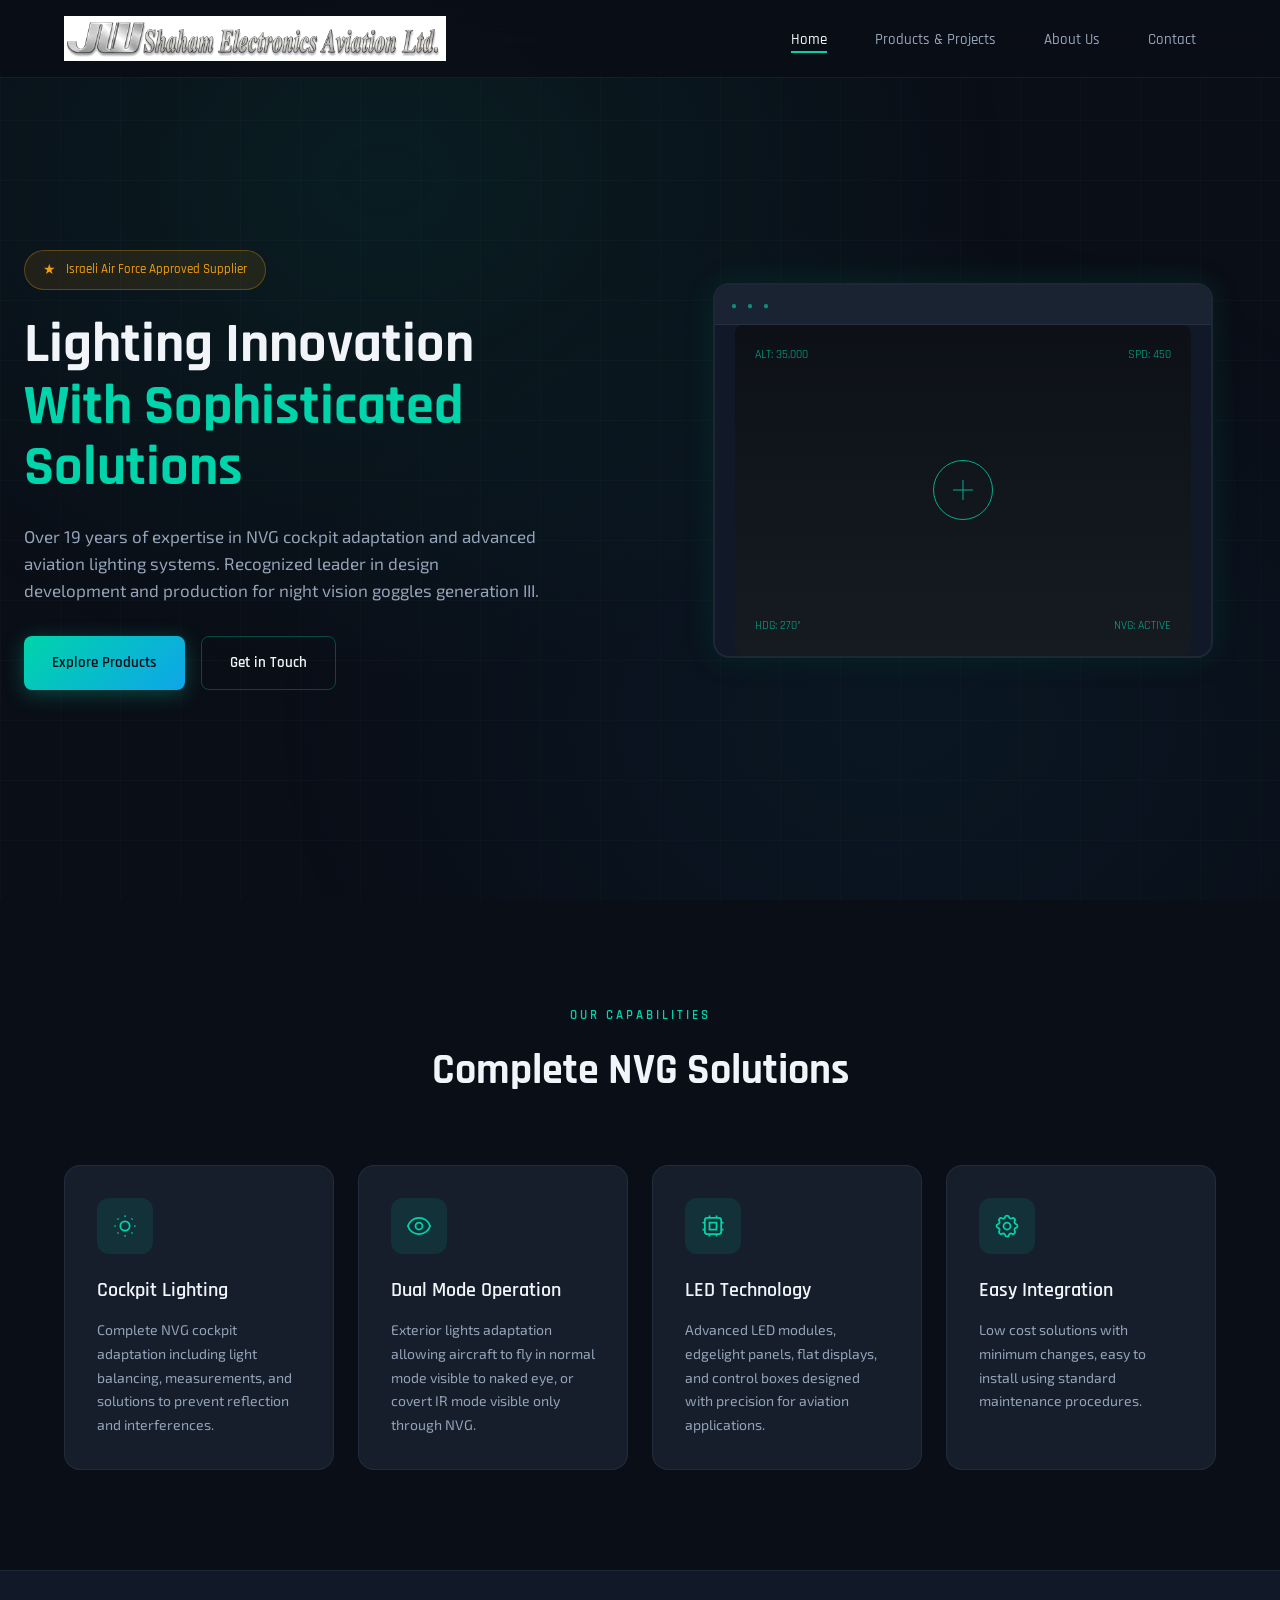
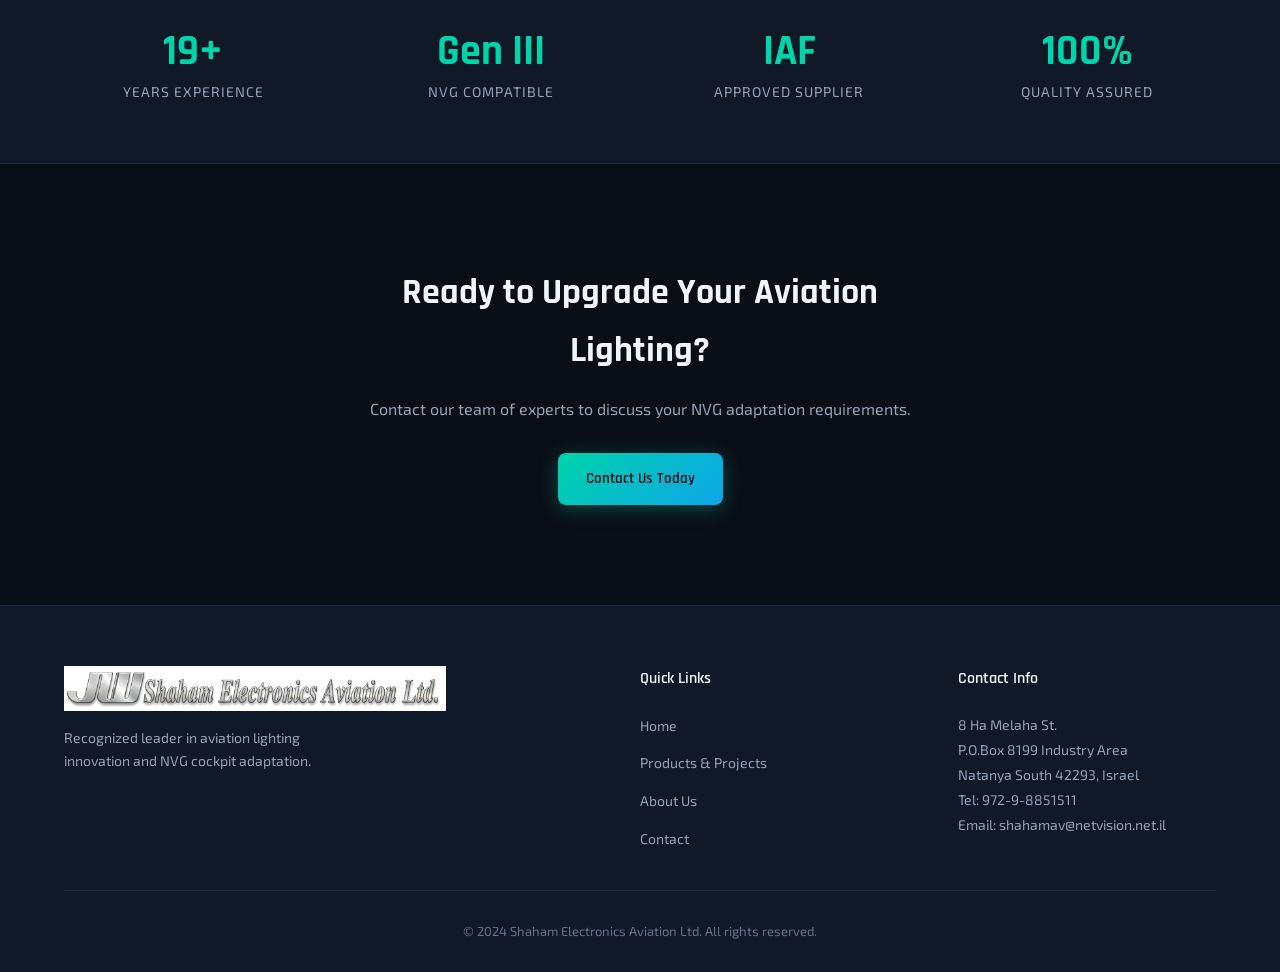
==== index.html @ 0a54d2d4 "Remove admin panel and content-loader" ====
<!DOCTYPE html>
<html lang="en">
<head>
    <meta charset="UTF-8">
    <meta name="viewport" content="width=device-width, initial-scale=1.0">
    <title>Shaham Electronics Aviation Ltd. | Lighting Innovation</title>
    <link rel="stylesheet" href="styles.css">
    <link rel="preconnect" href="https://fonts.googleapis.com">
    <link rel="preconnect" href="https://fonts.gstatic.com" crossorigin>
    <link href="https://fonts.googleapis.com/css2?family=Rajdhani:wght@400;500;600;700&family=Exo+2:wght@300;400;500;600;700&display=swap" rel="stylesheet">
</head>
<body>
    <header class="header">
        <nav class="nav">
            <a href="index.html" class="logo">
                <img src="images/logo.png" alt="Shaham Electronics Aviation Ltd." class="logo-img">
            </a>
            <button class="mobile-menu-btn" aria-label="Toggle menu">
                <span></span>
                <span></span>
                <span></span>
            </button>
            <ul class="nav-links">
                <li><a href="index.html" class="active">Home</a></li>
                <li><a href="products.html">Products & Projects</a></li>
                <li><a href="about.html">About Us</a></li>
                <li><a href="contact.html">Contact</a></li>
            </ul>
        </nav>
    </header>

    <main>
        <section class="hero">
            <div class="hero-overlay"></div>
            <div class="hero-grid"></div>
            <div class="hero-content">
                <div class="hero-badge">
                    <span class="badge-icon">★</span>
                    Israeli Air Force Approved Supplier
                </div>
                <h1 class="hero-title">
                    <span class="title-line">Lighting Innovation</span>
                    <span class="title-line accent">With Sophisticated Solutions</span>
                </h1>
                <p class="hero-description">
                    Over 19 years of expertise in NVG cockpit adaptation and advanced aviation lighting systems. 
                    Recognized leader in design development and production for night vision goggles generation III.
                </p>
                <div class="hero-cta">
                    <a href="products.html" class="btn btn-primary">Explore Products</a>
                    <a href="contact.html" class="btn btn-secondary">Get in Touch</a>
                </div>
            </div>
            <div class="hero-visual">
                <div class="cockpit-frame">
                    <div class="cockpit-screen">
                        <div class="screen-content">
                            <div class="hud-element top-left">ALT: 35,000</div>
                            <div class="hud-element top-right">SPD: 450</div>
                            <div class="hud-element center">
                                <div class="crosshair"></div>
                            </div>
                            <div class="hud-element bottom-left">HDG: 270°</div>
                            <div class="hud-element bottom-right">NVG: ACTIVE</div>
                        </div>
                    </div>
                </div>
            </div>
        </section>

        <section class="features">
            <div class="container">
                <div class="section-header">
                    <span class="section-tag">Our Capabilities</span>
                    <h2 class="section-title">Complete NVG Solutions</h2>
                </div>
                <div class="features-grid">
                    <div class="feature-card">
                        <div class="feature-icon">
                            <svg viewBox="0 0 24 24" fill="none" stroke="currentColor" stroke-width="1.5">
                                <path d="M12 3v1m0 16v1m9-9h-1M4 12H3m15.364 6.364l-.707-.707M6.343 6.343l-.707-.707m12.728 0l-.707.707M6.343 17.657l-.707.707M16 12a4 4 0 11-8 0 4 4 0 018 0z"/>
                            </svg>
                        </div>
                        <h3>Cockpit Lighting</h3>
                        <p>Complete NVG cockpit adaptation including light balancing, measurements, and solutions to prevent reflection and interferences.</p>
                    </div>
                    <div class="feature-card">
                        <div class="feature-icon">
                            <svg viewBox="0 0 24 24" fill="none" stroke="currentColor" stroke-width="1.5">
                                <path d="M15 12a3 3 0 11-6 0 3 3 0 016 0z"/>
                                <path d="M2.458 12C3.732 7.943 7.523 5 12 5c4.478 0 8.268 2.943 9.542 7-1.274 4.057-5.064 7-9.542 7-4.477 0-8.268-2.943-9.542-7z"/>
                            </svg>
                        </div>
                        <h3>Dual Mode Operation</h3>
                        <p>Exterior lights adaptation allowing aircraft to fly in normal mode visible to naked eye, or covert IR mode visible only through NVG.</p>
                    </div>
                    <div class="feature-card">
                        <div class="feature-icon">
                            <svg viewBox="0 0 24 24" fill="none" stroke="currentColor" stroke-width="1.5">
                                <path d="M9 3v2m6-2v2M9 19v2m6-2v2M5 9H3m2 6H3m18-6h-2m2 6h-2M7 19h10a2 2 0 002-2V7a2 2 0 00-2-2H7a2 2 0 00-2 2v10a2 2 0 002 2zM9 9h6v6H9V9z"/>
                            </svg>
                        </div>
                        <h3>LED Technology</h3>
                        <p>Advanced LED modules, edgelight panels, flat displays, and control boxes designed with precision for aviation applications.</p>
                    </div>
                    <div class="feature-card">
                        <div class="feature-icon">
                            <svg viewBox="0 0 24 24" fill="none" stroke="currentColor" stroke-width="1.5">
                                <path d="M10.325 4.317c.426-1.756 2.924-1.756 3.35 0a1.724 1.724 0 002.573 1.066c1.543-.94 3.31.826 2.37 2.37a1.724 1.724 0 001.065 2.572c1.756.426 1.756 2.924 0 3.35a1.724 1.724 0 00-1.066 2.573c.94 1.543-.826 3.31-2.37 2.37a1.724 1.724 0 00-2.572 1.065c-.426 1.756-2.924 1.756-3.35 0a1.724 1.724 0 00-2.573-1.066c-1.543.94-3.31-.826-2.37-2.37a1.724 1.724 0 00-1.065-2.572c-1.756-.426-1.756-2.924 0-3.35a1.724 1.724 0 001.066-2.573c-.94-1.543.826-3.31 2.37-2.37.996.608 2.296.07 2.572-1.065z"/>
                                <path d="M15 12a3 3 0 11-6 0 3 3 0 016 0z"/>
                            </svg>
                        </div>
                        <h3>Easy Integration</h3>
                        <p>Low cost solutions with minimum changes, easy to install using standard maintenance procedures.</p>
                    </div>
                </div>
            </div>
        </section>

        <section class="stats">
            <div class="container">
                <div class="stats-grid">
                    <div class="stat-item">
                        <span class="stat-number">19+</span>
                        <span class="stat-label">Years Experience</span>
                    </div>
                    <div class="stat-item">
                        <span class="stat-number">Gen III</span>
                        <span class="stat-label">NVG Compatible</span>
                    </div>
                    <div class="stat-item">
                        <span class="stat-number">IAF</span>
                        <span class="stat-label">Approved Supplier</span>
                    </div>
                    <div class="stat-item">
                        <span class="stat-number">100%</span>
                        <span class="stat-label">Quality Assured</span>
                    </div>
                </div>
            </div>
        </section>

        <section class="cta-section">
            <div class="container">
                <div class="cta-content">
                    <h2>Ready to Upgrade Your Aviation Lighting?</h2>
                    <p>Contact our team of experts to discuss your NVG adaptation requirements.</p>
                    <a href="contact.html" class="btn btn-primary">Contact Us Today</a>
                </div>
            </div>
        </section>
    </main>

    <footer class="footer">
        <div class="container">
            <div class="footer-grid">
                <div class="footer-brand">
                    <a href="index.html" class="logo">
                        <img src="images/logo.png" alt="Shaham Electronics Aviation Ltd." class="logo-img">
                    </a>
                    <p>Recognized leader in aviation lighting innovation and NVG cockpit adaptation.</p>
                </div>
                <div class="footer-links">
                    <h4>Quick Links</h4>
                    <ul>
                        <li><a href="index.html">Home</a></li>
                        <li><a href="products.html">Products & Projects</a></li>
                        <li><a href="about.html">About Us</a></li>
                        <li><a href="contact.html">Contact</a></li>
                    </ul>
                </div>
                <div class="footer-contact">
                    <h4>Contact Info</h4>
                    <address>
                        <p>8 Ha Melaha St.</p>
                        <p>P.O.Box 8199 Industry Area</p>
                        <p>Natanya South 42293, Israel</p>
                        <p>Tel: 972-9-8851511</p>
                        <p>Email: shahamav@netvision.net.il</p>
                    </address>
                </div>
            </div>
            <div class="footer-bottom">
                <p>&copy; 2024 Shaham Electronics Aviation Ltd. All rights reserved.</p>
            </div>
        </div>
    </footer>

    <script src="script.js"></script>
</body>
</html>
---- styles.css ----
/* ===== CSS Variables ===== */
:root {
    --color-bg-primary: #0a0e17;
    --color-bg-secondary: #111827;
    --color-bg-tertiary: #1a2332;
    --color-bg-card: rgba(26, 35, 50, 0.8);
    
    --color-accent-primary: #00d4aa;
    --color-accent-secondary: #0ea5e9;
    --color-accent-warning: #f59e0b;
    --color-accent-glow: rgba(0, 212, 170, 0.3);
    
    --color-text-primary: #f1f5f9;
    --color-text-secondary: #94a3b8;
    --color-text-muted: #64748b;
    
    --color-border: rgba(148, 163, 184, 0.1);
    --color-border-accent: rgba(0, 212, 170, 0.3);
    
    --font-display: 'Rajdhani', sans-serif;
    --font-body: 'Exo 2', sans-serif;
    
    --transition-fast: 0.15s ease;
    --transition-normal: 0.3s ease;
    --transition-slow: 0.5s ease;
    
    --shadow-glow: 0 0 30px rgba(0, 212, 170, 0.15);
    --shadow-card: 0 4px 24px rgba(0, 0, 0, 0.3);
}

/* ===== Reset & Base ===== */
*, *::before, *::after {
    box-sizing: border-box;
    margin: 0;
    padding: 0;
}

html {
    scroll-behavior: smooth;
}

body {
    font-family: var(--font-body);
    background-color: var(--color-bg-primary);
    color: var(--color-text-primary);
    line-height: 1.6;
    min-height: 100vh;
    overflow-x: hidden;
}

a {
    text-decoration: none;
    color: inherit;
    transition: color var(--transition-fast);
}

ul {
    list-style: none;
}

img {
    max-width: 100%;
    display: block;
}

.container {
    max-width: 1200px;
    margin: 0 auto;
    padding: 0 24px;
}

/* ===== Header & Navigation ===== */
.header {
    position: fixed;
    top: 0;
    left: 0;
    right: 0;
    z-index: 1000;
    background: rgba(10, 14, 23, 0.9);
    backdrop-filter: blur(20px);
    border-bottom: 1px solid var(--color-border);
}

.nav {
    display: flex;
    justify-content: space-between;
    align-items: center;
    max-width: 1200px;
    margin: 0 auto;
    padding: 16px 24px;
}

.logo {
    display: flex;
    align-items: center;
    gap: 12px;
}

.logo-img {
    height: 45px;
    width: auto;
    filter: brightness(1.1);
    transition: filter var(--transition-fast);
}

.logo:hover .logo-img {
    filter: brightness(1.2);
}

/* Fallback text logo styles (kept for footer if needed) */
.logo-icon {
    width: 48px;
    height: 48px;
    background: linear-gradient(135deg, var(--color-accent-primary), var(--color-accent-secondary));
    border-radius: 8px;
    display: flex;
    align-items: center;
    justify-content: center;
    position: relative;
    overflow: hidden;
}

.logo-icon::before {
    content: '';
    position: absolute;
    inset: 2px;
    background: var(--color-bg-primary);
    border-radius: 6px;
}

.logo-text {
    position: relative;
    font-family: var(--font-display);
    font-weight: 700;
    font-size: 18px;
    color: var(--color-accent-primary);
    letter-spacing: 1px;
}

.logo-full {
    display: flex;
    flex-direction: column;
}

.company-name {
    font-family: var(--font-display);
    font-weight: 600;
    font-size: 18px;
    color: var(--color-text-primary);
    line-height: 1.1;
}

.company-subtitle {
    font-family: var(--font-display);
    font-weight: 500;
    font-size: 12px;
    color: var(--color-accent-primary);
    text-transform: uppercase;
    letter-spacing: 2px;
}

.nav-links {
    display: flex;
    gap: 8px;
}

.nav-links a {
    padding: 10px 20px;
    font-family: var(--font-display);
    font-weight: 500;
    font-size: 15px;
    color: var(--color-text-secondary);
    border-radius: 6px;
    transition: all var(--transition-fast);
    position: relative;
}

.nav-links a::after {
    content: '';
    position: absolute;
    bottom: 6px;
    left: 20px;
    right: 20px;
    height: 2px;
    background: var(--color-accent-primary);
    transform: scaleX(0);
    transition: transform var(--transition-fast);
}

.nav-links a:hover,
.nav-links a.active {
    color: var(--color-text-primary);
}

.nav-links a:hover::after,
.nav-links a.active::after {
    transform: scaleX(1);
}

.mobile-menu-btn {
    display: none;
    flex-direction: column;
    gap: 5px;
    background: none;
    border: none;
    cursor: pointer;
    padding: 8px;
}

.mobile-menu-btn span {
    width: 24px;
    height: 2px;
    background: var(--color-text-primary);
    transition: all var(--transition-fast);
}

/* ===== Hero Section ===== */
.hero {
    min-height: 100vh;
    display: grid;
    grid-template-columns: 1fr 1fr;
    align-items: center;
    gap: 60px;
    padding: 120px 24px 80px;
    max-width: 1400px;
    margin: 0 auto;
    position: relative;
}

.hero-overlay {
    position: fixed;
    inset: 0;
    background: radial-gradient(ellipse at 30% 20%, rgba(0, 212, 170, 0.08) 0%, transparent 50%),
                radial-gradient(ellipse at 70% 80%, rgba(14, 165, 233, 0.06) 0%, transparent 50%);
    pointer-events: none;
    z-index: -1;
}

.hero-grid {
    position: fixed;
    inset: 0;
    background-image: 
        linear-gradient(rgba(148, 163, 184, 0.03) 1px, transparent 1px),
        linear-gradient(90deg, rgba(148, 163, 184, 0.03) 1px, transparent 1px);
    background-size: 60px 60px;
    pointer-events: none;
    z-index: -1;
}

.hero-content {
    z-index: 1;
}

.hero-badge {
    display: inline-flex;
    align-items: center;
    gap: 10px;
    padding: 8px 18px;
    background: rgba(245, 158, 11, 0.1);
    border: 1px solid rgba(245, 158, 11, 0.3);
    border-radius: 50px;
    font-family: var(--font-display);
    font-weight: 500;
    font-size: 13px;
    color: var(--color-accent-warning);
    margin-bottom: 24px;
    animation: fadeInUp 0.6s ease backwards;
}

.badge-icon {
    font-size: 14px;
}

.hero-title {
    margin-bottom: 24px;
}

.title-line {
    display: block;
    font-family: var(--font-display);
    font-weight: 700;
    font-size: clamp(36px, 5vw, 56px);
    line-height: 1.1;
    animation: fadeInUp 0.6s ease backwards;
}

.title-line:nth-child(1) {
    animation-delay: 0.1s;
}

.title-line.accent {
    color: var(--color-accent-primary);
    animation-delay: 0.2s;
}

.hero-description {
    font-size: 17px;
    color: var(--color-text-secondary);
    max-width: 520px;
    margin-bottom: 32px;
    animation: fadeInUp 0.6s ease 0.3s backwards;
}

.hero-cta {
    display: flex;
    gap: 16px;
    animation: fadeInUp 0.6s ease 0.4s backwards;
}

/* ===== Buttons ===== */
.btn {
    display: inline-flex;
    align-items: center;
    justify-content: center;
    padding: 14px 28px;
    font-family: var(--font-display);
    font-weight: 600;
    font-size: 15px;
    border-radius: 8px;
    transition: all var(--transition-fast);
    cursor: pointer;
    border: none;
}

.btn-primary {
    background: linear-gradient(135deg, var(--color-accent-primary), var(--color-accent-secondary));
    color: var(--color-bg-primary);
    box-shadow: 0 4px 20px rgba(0, 212, 170, 0.3);
}

.btn-primary:hover {
    transform: translateY(-2px);
    box-shadow: 0 6px 30px rgba(0, 212, 170, 0.4);
}

.btn-secondary {
    background: transparent;
    color: var(--color-text-primary);
    border: 1px solid var(--color-border-accent);
}

.btn-secondary:hover {
    background: rgba(0, 212, 170, 0.1);
    border-color: var(--color-accent-primary);
}

/* ===== Hero Visual ===== */
.hero-visual {
    display: flex;
    justify-content: center;
    align-items: center;
    animation: fadeIn 1s ease 0.5s backwards;
}

.cockpit-frame {
    width: 100%;
    max-width: 500px;
    aspect-ratio: 4/3;
    background: var(--color-bg-secondary);
    border-radius: 16px;
    border: 2px solid var(--color-border);
    padding: 20px;
    position: relative;
    overflow: hidden;
    box-shadow: var(--shadow-card), var(--shadow-glow);
}

.cockpit-frame::before {
    content: '';
    position: absolute;
    top: 0;
    left: 0;
    right: 0;
    height: 40px;
    background: var(--color-bg-tertiary);
    border-bottom: 1px solid var(--color-border);
}

.cockpit-frame::after {
    content: '● ● ●';
    position: absolute;
    top: 12px;
    left: 16px;
    font-size: 10px;
    letter-spacing: 4px;
    color: var(--color-accent-primary);
    opacity: 0.6;
}

.cockpit-screen {
    width: 100%;
    height: 100%;
    background: linear-gradient(180deg, #0d1117 0%, #161b22 100%);
    border-radius: 8px;
    margin-top: 20px;
    position: relative;
    overflow: hidden;
}

.screen-content {
    position: absolute;
    inset: 0;
    display: grid;
    grid-template-columns: 1fr 1fr;
    grid-template-rows: 1fr 1fr;
    padding: 20px;
}

.hud-element {
    font-family: var(--font-display);
    font-size: 12px;
    color: var(--color-accent-primary);
    opacity: 0.8;
    animation: hudFlicker 3s ease infinite;
}

.hud-element.top-left {
    align-self: start;
    justify-self: start;
}

.hud-element.top-right {
    align-self: start;
    justify-self: end;
}

.hud-element.bottom-left {
    align-self: end;
    justify-self: start;
}

.hud-element.bottom-right {
    align-self: end;
    justify-self: end;
}

.hud-element.center {
    position: absolute;
    top: 50%;
    left: 50%;
    transform: translate(-50%, -50%);
}

.crosshair {
    width: 60px;
    height: 60px;
    border: 1px solid var(--color-accent-primary);
    border-radius: 50%;
    position: relative;
}

.crosshair::before,
.crosshair::after {
    content: '';
    position: absolute;
    background: var(--color-accent-primary);
}

.crosshair::before {
    width: 20px;
    height: 1px;
    top: 50%;
    left: 50%;
    transform: translate(-50%, -50%);
}

.crosshair::after {
    width: 1px;
    height: 20px;
    top: 50%;
    left: 50%;
    transform: translate(-50%, -50%);
}

/* ===== Features Section ===== */
.features {
    padding: 100px 0;
    position: relative;
}

.section-header {
    text-align: center;
    margin-bottom: 60px;
}

.section-tag {
    display: inline-block;
    font-family: var(--font-display);
    font-size: 13px;
    font-weight: 600;
    color: var(--color-accent-primary);
    text-transform: uppercase;
    letter-spacing: 3px;
    margin-bottom: 12px;
}

.section-title {
    font-family: var(--font-display);
    font-size: clamp(28px, 4vw, 42px);
    font-weight: 700;
    color: var(--color-text-primary);
}

.features-grid {
    display: grid;
    grid-template-columns: repeat(auto-fit, minmax(260px, 1fr));
    gap: 24px;
}

.feature-card {
    background: var(--color-bg-card);
    border: 1px solid var(--color-border);
    border-radius: 16px;
    padding: 32px;
    transition: all var(--transition-normal);
    position: relative;
    overflow: hidden;
}

.feature-card::before {
    content: '';
    position: absolute;
    top: 0;
    left: 0;
    right: 0;
    height: 3px;
    background: linear-gradient(90deg, var(--color-accent-primary), var(--color-accent-secondary));
    transform: scaleX(0);
    transition: transform var(--transition-normal);
}

.feature-card:hover {
    transform: translateY(-4px);
    border-color: var(--color-border-accent);
    box-shadow: var(--shadow-glow);
}

.feature-card:hover::before {
    transform: scaleX(1);
}

.feature-icon {
    width: 56px;
    height: 56px;
    background: rgba(0, 212, 170, 0.1);
    border-radius: 12px;
    display: flex;
    align-items: center;
    justify-content: center;
    margin-bottom: 20px;
}

.feature-icon svg {
    width: 28px;
    height: 28px;
    color: var(--color-accent-primary);
}

.feature-card h3 {
    font-family: var(--font-display);
    font-size: 20px;
    font-weight: 600;
    margin-bottom: 12px;
}

.feature-card p {
    font-size: 14px;
    color: var(--color-text-secondary);
    line-height: 1.7;
}

/* ===== Stats Section ===== */
.stats {
    padding: 60px 0;
    background: var(--color-bg-secondary);
    border-top: 1px solid var(--color-border);
    border-bottom: 1px solid var(--color-border);
}

.stats-grid {
    display: grid;
    grid-template-columns: repeat(4, 1fr);
    gap: 40px;
    text-align: center;
}

.stat-item {
    display: flex;
    flex-direction: column;
    gap: 8px;
}

.stat-number {
    font-family: var(--font-display);
    font-size: 42px;
    font-weight: 700;
    color: var(--color-accent-primary);
    line-height: 1;
}

.stat-label {
    font-size: 14px;
    color: var(--color-text-secondary);
    text-transform: uppercase;
    letter-spacing: 1px;
}

/* ===== CTA Section ===== */
.cta-section {
    padding: 100px 0;
    text-align: center;
}

.cta-content {
    max-width: 600px;
    margin: 0 auto;
}

.cta-content h2 {
    font-family: var(--font-display);
    font-size: clamp(24px, 3vw, 36px);
    font-weight: 700;
    margin-bottom: 16px;
}

.cta-content p {
    color: var(--color-text-secondary);
    margin-bottom: 32px;
}

/* ===== Footer ===== */
.footer {
    background: var(--color-bg-secondary);
    border-top: 1px solid var(--color-border);
    padding: 60px 0 30px;
}

.footer-grid {
    display: grid;
    grid-template-columns: 2fr 1fr 1fr;
    gap: 60px;
    margin-bottom: 40px;
}

.footer-brand p {
    color: var(--color-text-secondary);
    font-size: 14px;
    margin-top: 16px;
    max-width: 300px;
}

.footer-links h4,
.footer-contact h4 {
    font-family: var(--font-display);
    font-size: 16px;
    font-weight: 600;
    margin-bottom: 20px;
    color: var(--color-text-primary);
}

.footer-links ul {
    display: flex;
    flex-direction: column;
    gap: 12px;
}

.footer-links a {
    color: var(--color-text-secondary);
    font-size: 14px;
    transition: color var(--transition-fast);
}

.footer-links a:hover {
    color: var(--color-accent-primary);
}

.footer-contact address {
    font-style: normal;
    font-size: 14px;
    color: var(--color-text-secondary);
    line-height: 1.8;
}

.footer-bottom {
    border-top: 1px solid var(--color-border);
    padding-top: 30px;
    text-align: center;
    font-size: 13px;
    color: var(--color-text-muted);
}

/* ===== Animations ===== */
@keyframes fadeInUp {
    from {
        opacity: 0;
        transform: translateY(20px);
    }
    to {
        opacity: 1;
        transform: translateY(0);
    }
}

@keyframes fadeIn {
    from {
        opacity: 0;
    }
    to {
        opacity: 1;
    }
}

@keyframes hudFlicker {
    0%, 100% {
        opacity: 0.8;
    }
    50% {
        opacity: 0.6;
    }
}

/* ===== Page Header (for inner pages) ===== */
.page-header {
    padding: 140px 0 60px;
    text-align: center;
    background: var(--color-bg-secondary);
    border-bottom: 1px solid var(--color-border);
    position: relative;
}

.page-header::before {
    content: '';
    position: absolute;
    inset: 0;
    background: radial-gradient(ellipse at center top, rgba(0, 212, 170, 0.08) 0%, transparent 60%);
    pointer-events: none;
}

.page-header h1 {
    font-family: var(--font-display);
    font-size: clamp(32px, 5vw, 48px);
    font-weight: 700;
    margin-bottom: 12px;
}

.page-header p {
    color: var(--color-text-secondary);
    font-size: 18px;
}

/* ===== Products Page ===== */
.products-section {
    padding: 80px 0;
}

.products-category {
    margin-bottom: 80px;
}

.products-category:last-child {
    margin-bottom: 0;
}

.category-header {
    margin-bottom: 40px;
}

.category-header h2 {
    font-family: var(--font-display);
    font-size: 28px;
    font-weight: 600;
    color: var(--color-text-primary);
    position: relative;
    display: inline-block;
}

.category-header h2::after {
    content: '';
    position: absolute;
    bottom: -8px;
    left: 0;
    width: 60px;
    height: 3px;
    background: var(--color-accent-primary);
}

.products-grid {
    display: grid;
    grid-template-columns: repeat(auto-fit, minmax(300px, 1fr));
    gap: 30px;
}

.product-card {
    background: var(--color-bg-card);
    border: 1px solid var(--color-border);
    border-radius: 16px;
    overflow: hidden;
    transition: all var(--transition-normal);
}

.product-card:hover {
    transform: translateY(-4px);
    border-color: var(--color-border-accent);
    box-shadow: var(--shadow-glow);
}

.product-image {
    height: 200px;
    background: linear-gradient(135deg, var(--color-bg-tertiary), var(--color-bg-secondary));
    display: flex;
    align-items: center;
    justify-content: center;
    position: relative;
    overflow: hidden;
}

.product-image::before {
    content: '';
    position: absolute;
    inset: 0;
    background: linear-gradient(45deg, transparent 40%, rgba(0, 212, 170, 0.1) 50%, transparent 60%);
    animation: shimmer 3s infinite;
}

@keyframes shimmer {
    0% {
        transform: translateX(-100%);
    }
    100% {
        transform: translateX(100%);
    }
}

.product-image svg {
    width: 80px;
    height: 80px;
    color: var(--color-accent-primary);
    opacity: 0.5;
}

.product-content {
    padding: 24px;
}

.product-content h3 {
    font-family: var(--font-display);
    font-size: 20px;
    font-weight: 600;
    margin-bottom: 12px;
}

.product-content p {
    font-size: 14px;
    color: var(--color-text-secondary);
    line-height: 1.7;
}

/* ===== About Page ===== */
.about-section {
    padding: 80px 0;
}

.about-content {
    display: grid;
    grid-template-columns: 1fr 1fr;
    gap: 60px;
    align-items: center;
    margin-bottom: 80px;
}

.about-content.reverse {
    direction: rtl;
}

.about-content.reverse > * {
    direction: ltr;
}

.about-text h2 {
    font-family: var(--font-display);
    font-size: 32px;
    font-weight: 600;
    margin-bottom: 20px;
}

.about-text p {
    color: var(--color-text-secondary);
    margin-bottom: 16px;
    line-height: 1.8;
}

.about-visual {
    background: var(--color-bg-card);
    border: 1px solid var(--color-border);
    border-radius: 16px;
    padding: 40px;
    display: flex;
    align-items: center;
    justify-content: center;
    min-height: 300px;
}

.about-visual svg {
    width: 150px;
    height: 150px;
    color: var(--color-accent-primary);
    opacity: 0.6;
}

.values-grid {
    display: grid;
    grid-template-columns: repeat(3, 1fr);
    gap: 30px;
    margin-top: 60px;
}

.value-card {
    text-align: center;
    padding: 40px 30px;
    background: var(--color-bg-card);
    border: 1px solid var(--color-border);
    border-radius: 16px;
    transition: all var(--transition-normal);
}

.value-card:hover {
    border-color: var(--color-border-accent);
    transform: translateY(-4px);
}

.value-icon {
    width: 64px;
    height: 64px;
    background: rgba(0, 212, 170, 0.1);
    border-radius: 50%;
    display: flex;
    align-items: center;
    justify-content: center;
    margin: 0 auto 20px;
}

.value-icon svg {
    width: 32px;
    height: 32px;
    color: var(--color-accent-primary);
}

.value-card h3 {
    font-family: var(--font-display);
    font-size: 20px;
    font-weight: 600;
    margin-bottom: 12px;
}

.value-card p {
    font-size: 14px;
    color: var(--color-text-secondary);
}

/* ===== Contact Page ===== */
.contact-section {
    padding: 80px 0;
}

.contact-grid {
    display: grid;
    grid-template-columns: 1fr 1fr;
    gap: 60px;
}

.contact-info h2 {
    font-family: var(--font-display);
    font-size: 28px;
    font-weight: 600;
    margin-bottom: 20px;
}

.contact-info > p {
    color: var(--color-text-secondary);
    margin-bottom: 40px;
}

.contact-details {
    display: flex;
    flex-direction: column;
    gap: 24px;
}

.contact-item {
    display: flex;
    gap: 16px;
    align-items: flex-start;
}

.contact-icon {
    width: 48px;
    height: 48px;
    background: rgba(0, 212, 170, 0.1);
    border-radius: 12px;
    display: flex;
    align-items: center;
    justify-content: center;
    flex-shrink: 0;
}

.contact-icon svg {
    width: 24px;
    height: 24px;
    color: var(--color-accent-primary);
}

.contact-item h4 {
    font-family: var(--font-display);
    font-size: 16px;
    font-weight: 600;
    margin-bottom: 4px;
}

.contact-item p {
    font-size: 14px;
    color: var(--color-text-secondary);
    line-height: 1.6;
}

.contact-form-wrapper {
    background: var(--color-bg-card);
    border: 1px solid var(--color-border);
    border-radius: 16px;
    padding: 40px;
}

.contact-form-wrapper h3 {
    font-family: var(--font-display);
    font-size: 24px;
    font-weight: 600;
    margin-bottom: 24px;
}

.contact-form {
    display: flex;
    flex-direction: column;
    gap: 20px;
}

.form-group {
    display: flex;
    flex-direction: column;
    gap: 8px;
}

.form-group label {
    font-family: var(--font-display);
    font-size: 14px;
    font-weight: 500;
    color: var(--color-text-secondary);
}

.form-group input,
.form-group textarea {
    background: var(--color-bg-primary);
    border: 1px solid var(--color-border);
    border-radius: 8px;
    padding: 14px 16px;
    font-family: var(--font-body);
    font-size: 15px;
    color: var(--color-text-primary);
    transition: border-color var(--transition-fast);
}

.form-group input:focus,
.form-group textarea:focus {
    outline: none;
    border-color: var(--color-accent-primary);
}

.form-group textarea {
    min-height: 120px;
    resize: vertical;
}

.form-group input::placeholder,
.form-group textarea::placeholder {
    color: var(--color-text-muted);
}

/* ===== Responsive Design ===== */
@media (max-width: 1024px) {
    .hero {
        grid-template-columns: 1fr;
        text-align: center;
        gap: 40px;
    }
    
    .hero-description {
        margin: 0 auto 32px;
    }
    
    .hero-cta {
        justify-content: center;
    }
    
    .hero-visual {
        order: -1;
    }
    
    .cockpit-frame {
        max-width: 400px;
    }
    
    .stats-grid {
        grid-template-columns: repeat(2, 1fr);
    }
    
    .footer-grid {
        grid-template-columns: 1fr 1fr;
    }
    
    .footer-brand {
        grid-column: span 2;
    }
    
    .about-content {
        grid-template-columns: 1fr;
    }
    
    .about-content.reverse {
        direction: ltr;
    }
    
    .contact-grid {
        grid-template-columns: 1fr;
    }
    
    .values-grid {
        grid-template-columns: 1fr;
    }
}

@media (max-width: 768px) {
    .nav-links {
        position: fixed;
        top: 80px;
        left: 0;
        right: 0;
        background: var(--color-bg-secondary);
        flex-direction: column;
        padding: 20px;
        border-bottom: 1px solid var(--color-border);
        transform: translateY(-100%);
        opacity: 0;
        visibility: hidden;
        transition: all var(--transition-normal);
    }
    
    .nav-links.active {
        transform: translateY(0);
        opacity: 1;
        visibility: visible;
    }
    
    .mobile-menu-btn {
        display: flex;
    }
    
    .hero-cta {
        flex-direction: column;
    }
    
    .btn {
        width: 100%;
    }
    
    .stats-grid {
        grid-template-columns: 1fr;
        gap: 30px;
    }
    
    .footer-grid {
        grid-template-columns: 1fr;
        gap: 40px;
    }
    
    .footer-brand {
        grid-column: auto;
    }
}
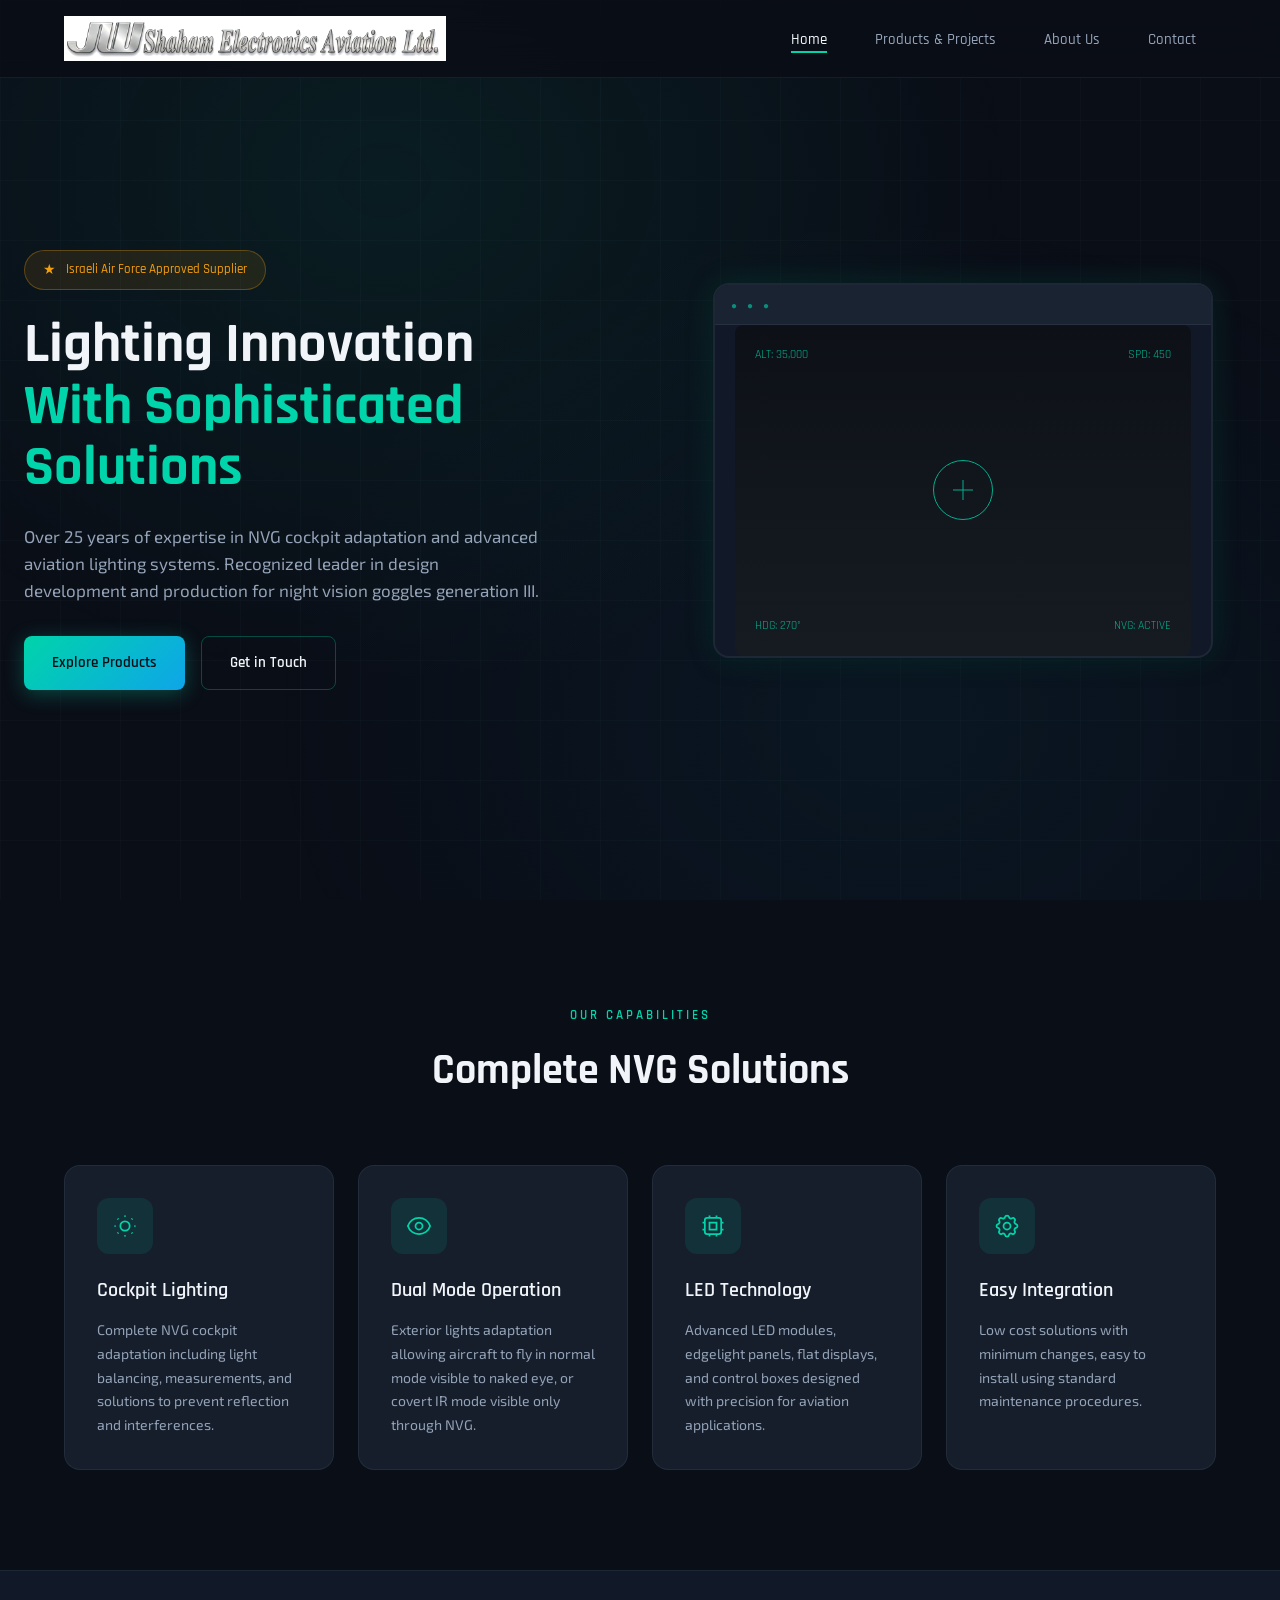
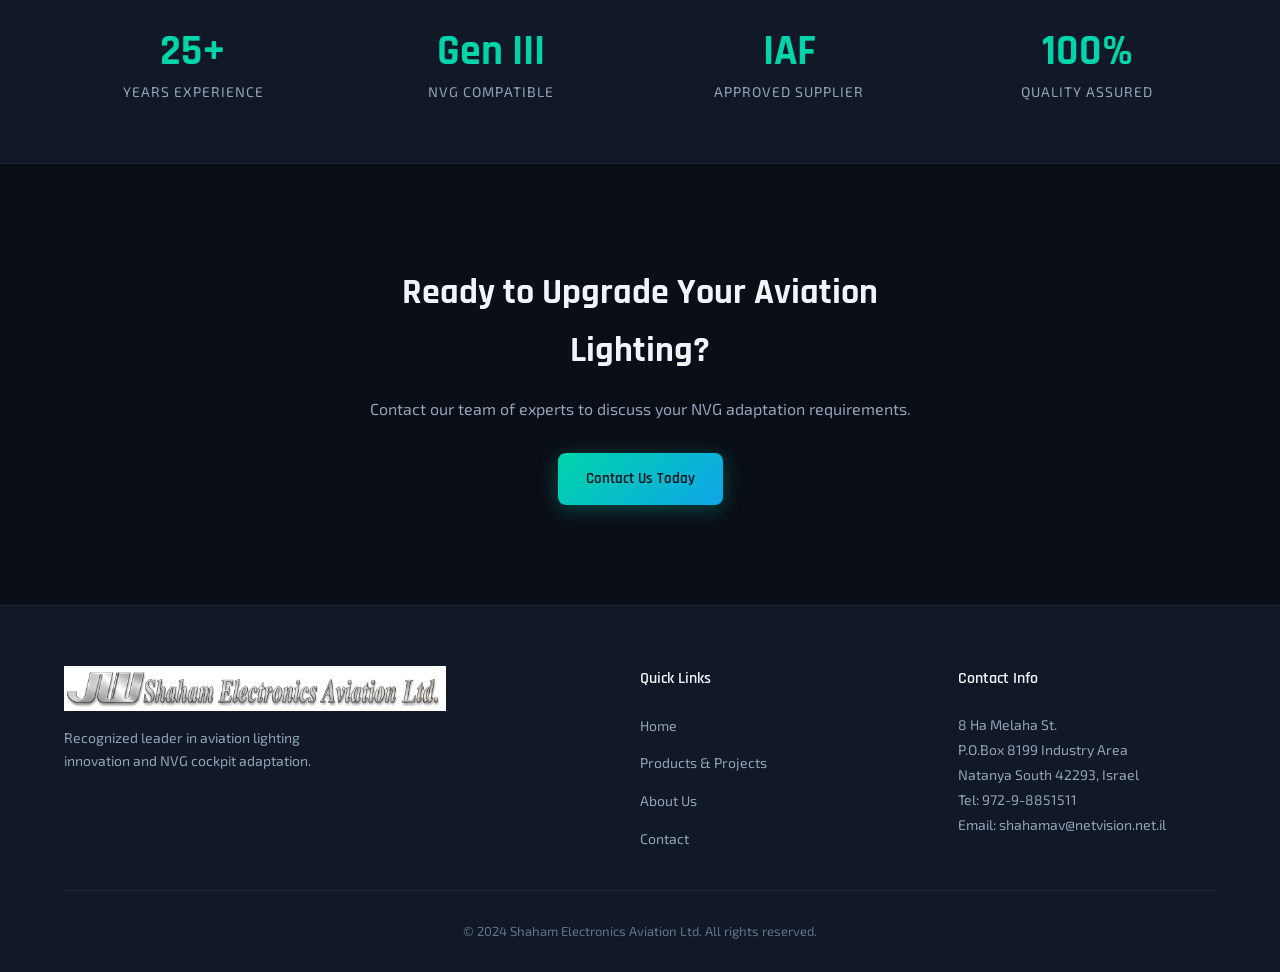
==== commit 32677774: "Update years of experience from 19 to 25" ====
--- a/index.html
+++ b/index.html
@@ -43,7 +43,7 @@
                     <span class="title-line accent">With Sophisticated Solutions</span>
                 </h1>
                 <p class="hero-description">
-                    Over 19 years of expertise in NVG cockpit adaptation and advanced aviation lighting systems. 
+                    Over 25 years of expertise in NVG cockpit adaptation and advanced aviation lighting systems. 
                     Recognized leader in design development and production for night vision goggles generation III.
                 </p>
                 <div class="hero-cta">
@@ -121,7 +121,7 @@
             <div class="container">
                 <div class="stats-grid">
                     <div class="stat-item">
-                        <span class="stat-number">19+</span>
+                        <span class="stat-number">25+</span>
                         <span class="stat-label">Years Experience</span>
                     </div>
                     <div class="stat-item">
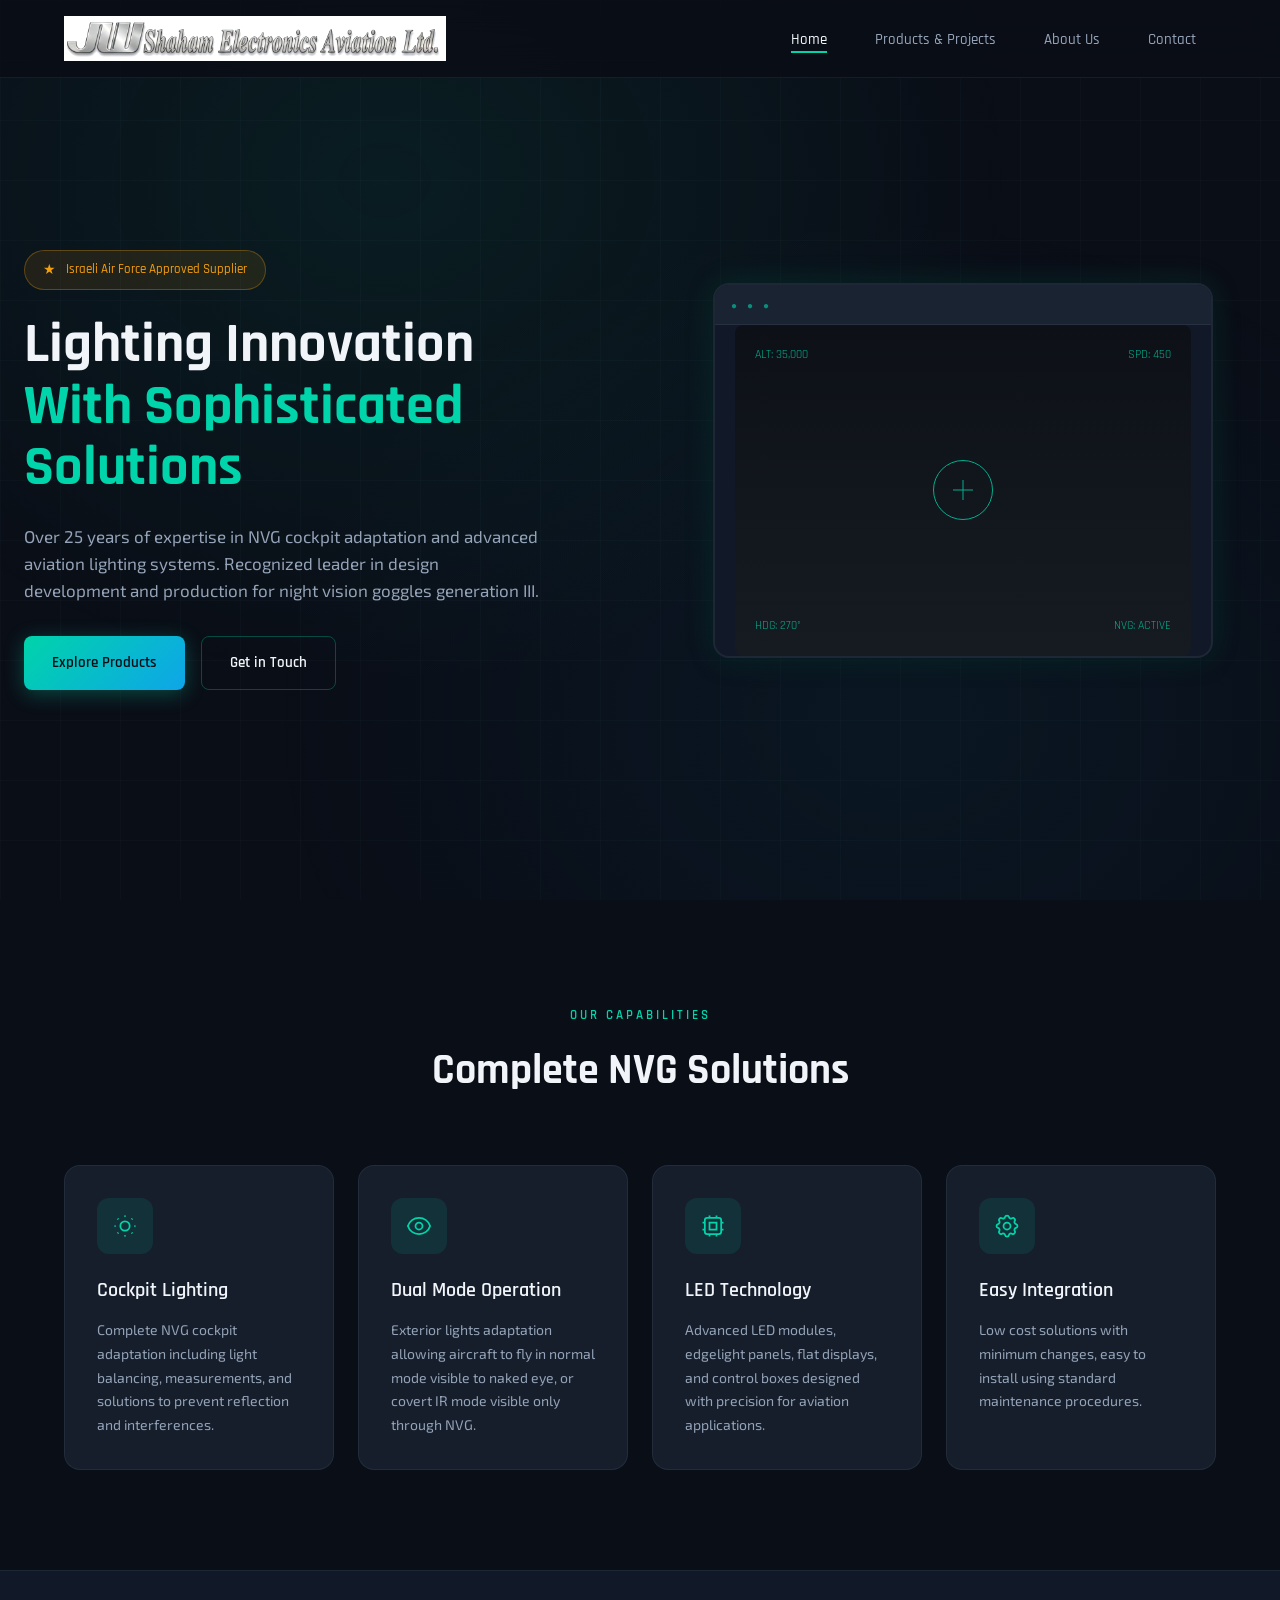
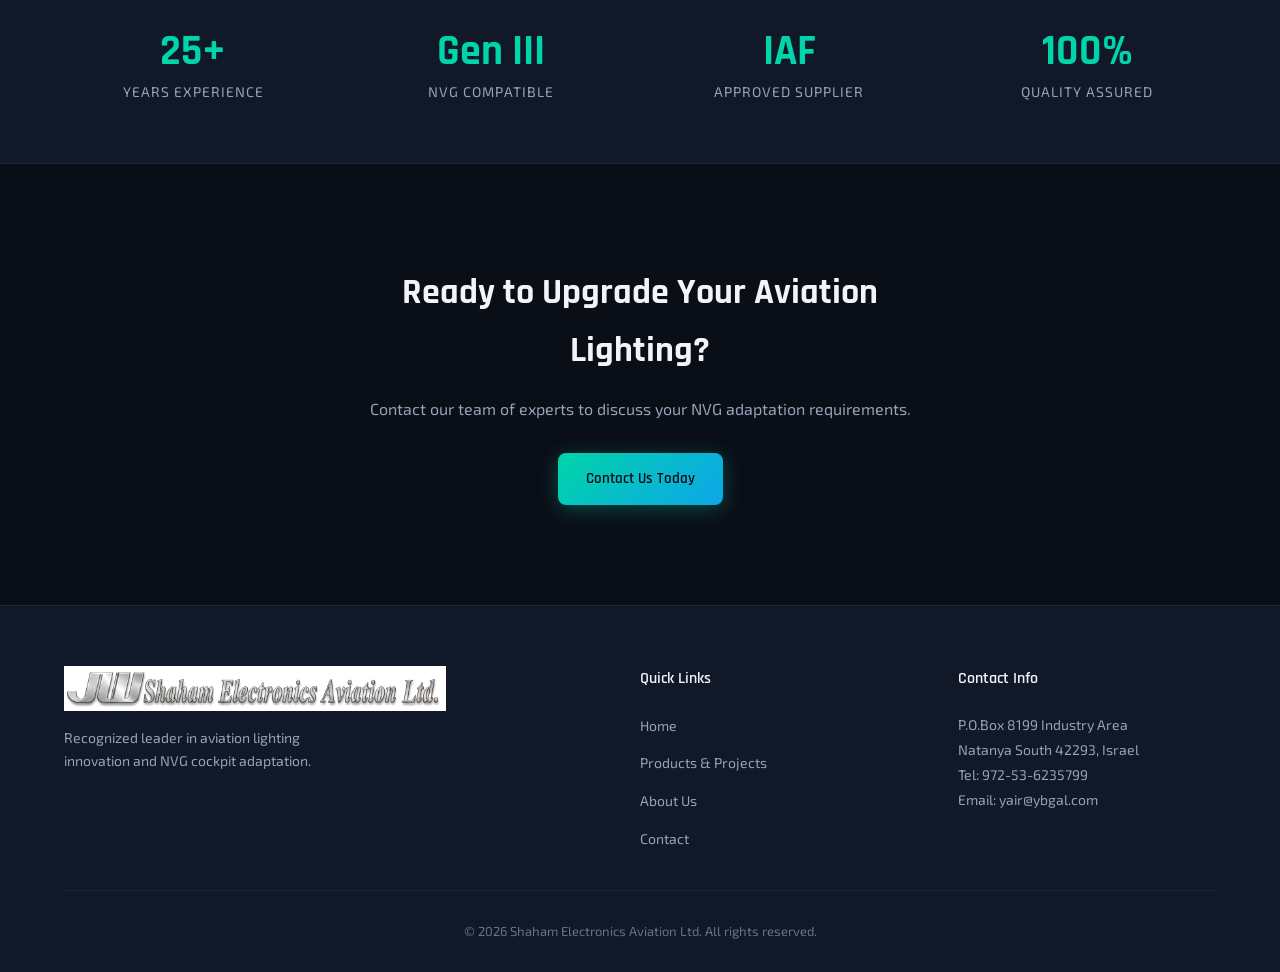
==== commit ebcc3be0: "Update contact info and footer year to 2026" ====
--- a/index.html
+++ b/index.html
@@ -172,16 +172,15 @@
                 <div class="footer-contact">
                     <h4>Contact Info</h4>
                     <address>
-                        <p>8 Ha Melaha St.</p>
                         <p>P.O.Box 8199 Industry Area</p>
                         <p>Natanya South 42293, Israel</p>
-                        <p>Tel: 972-9-8851511</p>
-                        <p>Email: shahamav@netvision.net.il</p>
+                        <p>Tel: 972-53-6235799</p>
+                        <p>Email: yair@ybgal.com</p>
                     </address>
                 </div>
             </div>
             <div class="footer-bottom">
-                <p>&copy; 2024 Shaham Electronics Aviation Ltd. All rights reserved.</p>
+                <p>&copy; 2026 Shaham Electronics Aviation Ltd. All rights reserved.</p>
             </div>
         </div>
     </footer>
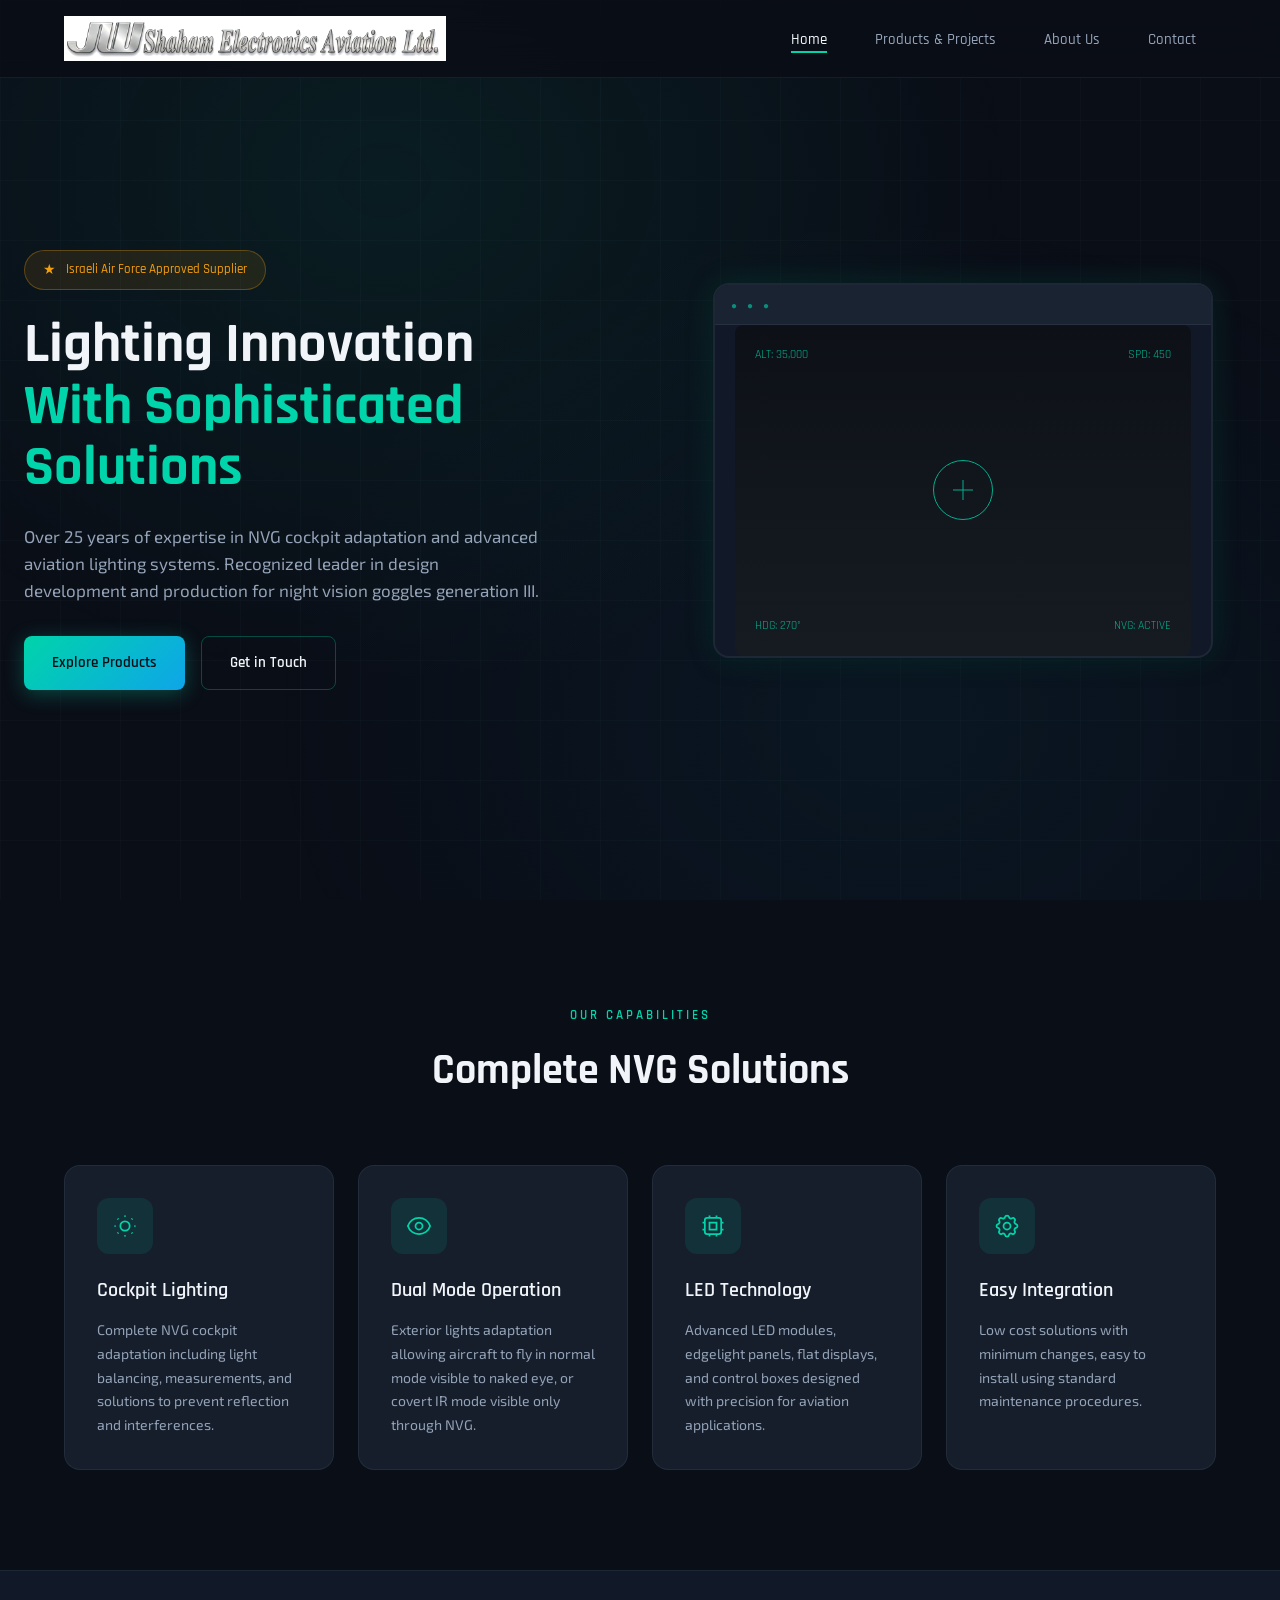
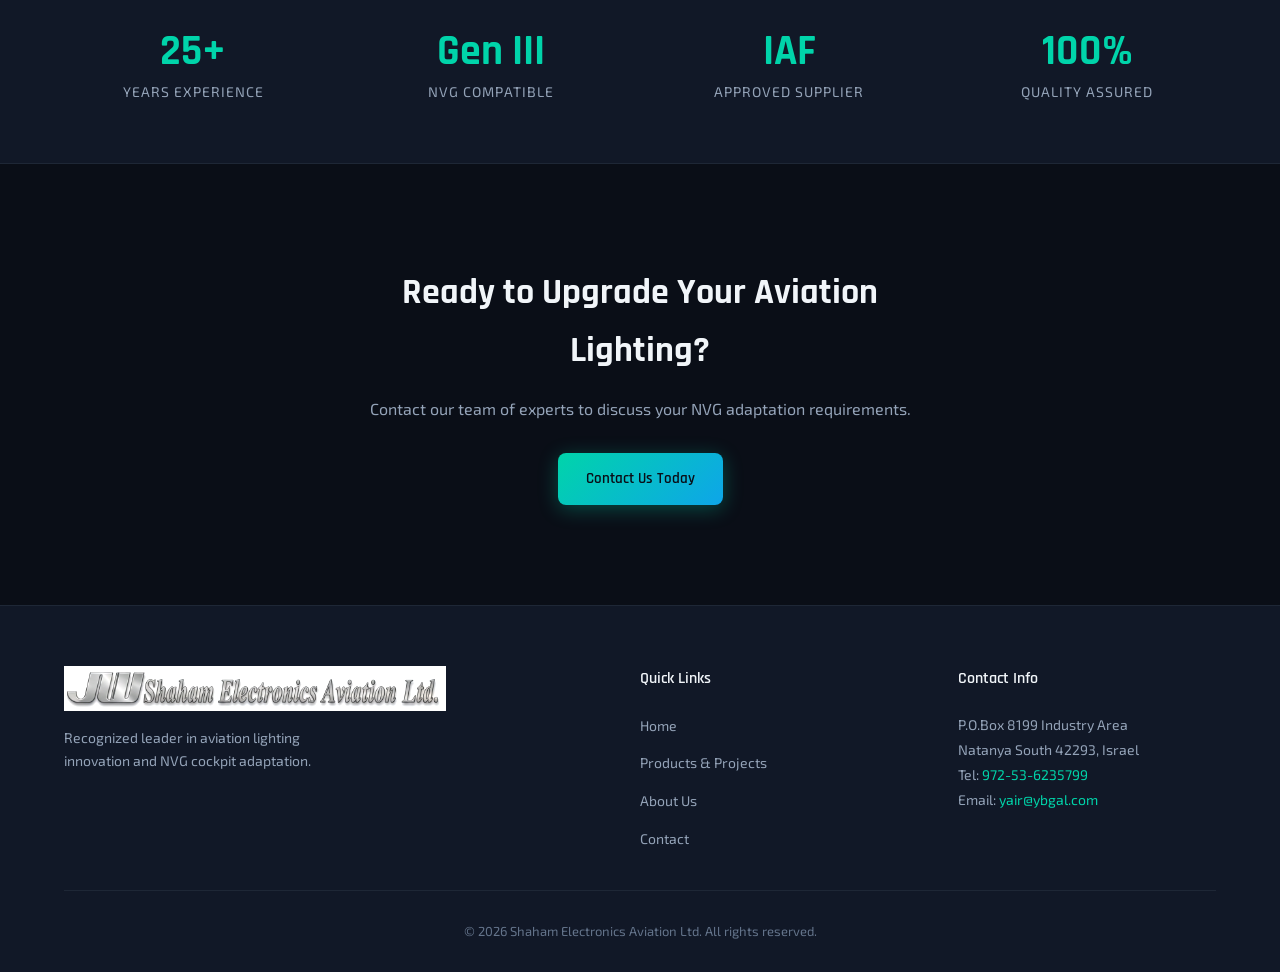
==== commit 92b2191b: "Make phone/email clickable, remove contact form" ====
--- a/index.html
+++ b/index.html
@@ -174,8 +174,8 @@
                     <address>
                         <p>P.O.Box 8199 Industry Area</p>
                         <p>Natanya South 42293, Israel</p>
-                        <p>Tel: 972-53-6235799</p>
-                        <p>Email: yair@ybgal.com</p>
+                        <p>Tel: <a href="tel:+972536235799">972-53-6235799</a></p>
+                        <p>Email: <a href="mailto:yair@ybgal.com">yair@ybgal.com</a></p>
                     </address>
                 </div>
             </div>
--- a/styles.css
+++ b/styles.css
@@ -679,6 +679,15 @@
     font-size: 14px;
     color: var(--color-text-secondary);
     line-height: 1.8;
+}
+
+.footer-contact address a {
+    color: var(--color-accent-primary);
+    transition: color var(--transition-fast);
+}
+
+.footer-contact address a:hover {
+    color: var(--color-text-primary);
 }
 
 .footer-bottom {
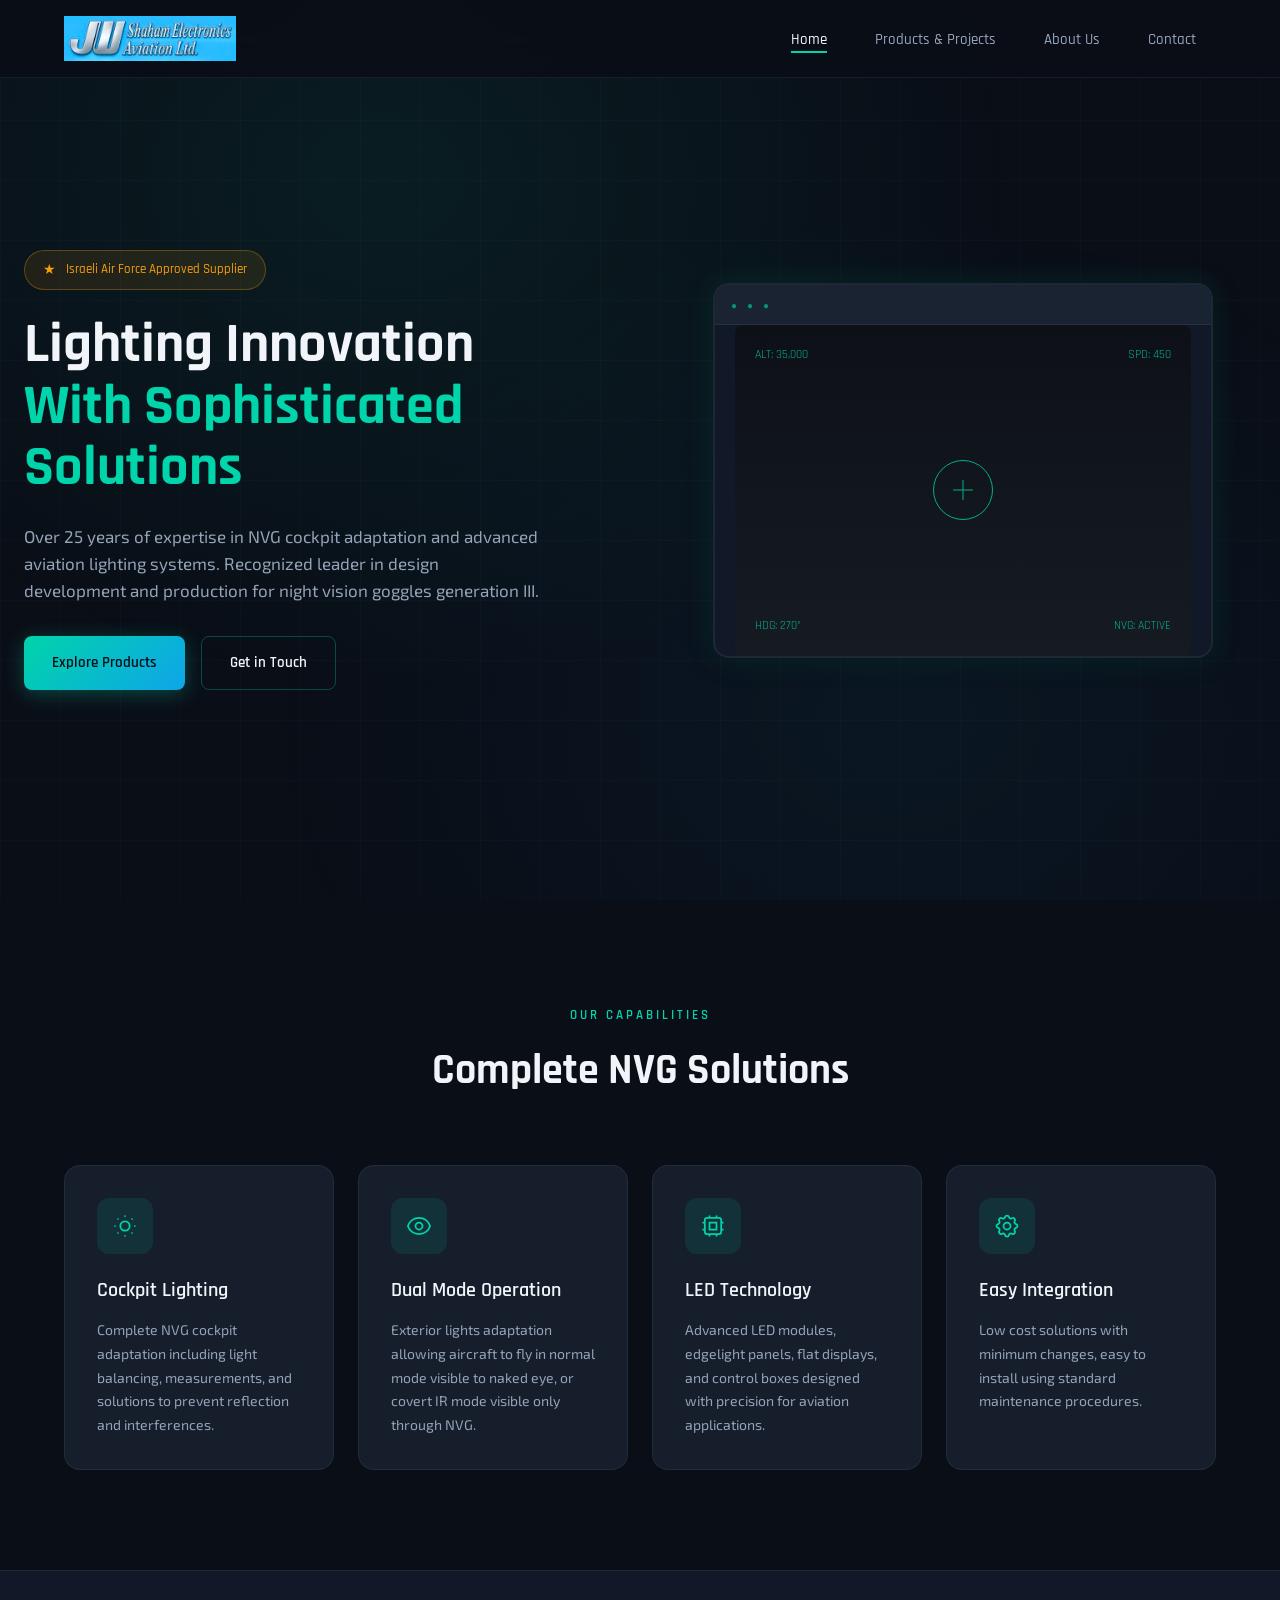
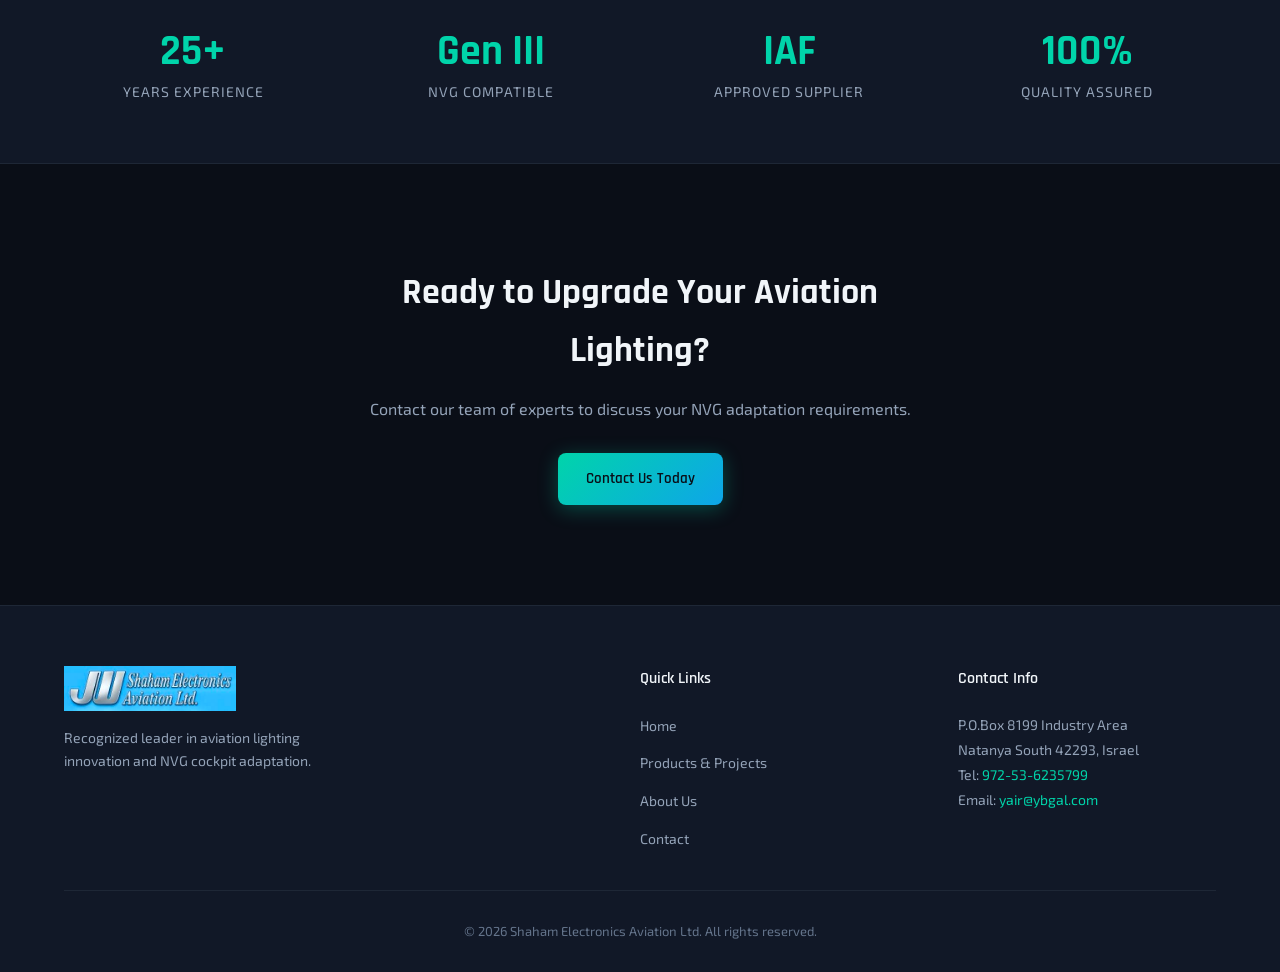
==== commit a3c133bc: "SEO improvements: clean URLs, meta tags, sitemap, robots.txt, structured data" ====
--- a/index.html
+++ b/index.html
@@ -3,16 +3,68 @@
 <head>
     <meta charset="UTF-8">
     <meta name="viewport" content="width=device-width, initial-scale=1.0">
-    <title>Shaham Electronics Aviation Ltd. | Lighting Innovation</title>
+    
+    <!-- Primary Meta Tags -->
+    <title>Shaham Electronics Aviation Ltd. | NVG Cockpit Lighting Solutions</title>
+    <meta name="title" content="Shaham Electronics Aviation Ltd. | NVG Cockpit Lighting Solutions">
+    <meta name="description" content="Israeli Air Force approved supplier with 25+ years expertise in NVG cockpit adaptation, aviation lighting systems, and night vision goggles compatibility. Leader in military aviation lighting.">
+    <meta name="keywords" content="NVG cockpit adaptation, aviation lighting, night vision goggles, military aviation, cockpit illumination, LED aviation lights, Israeli Air Force supplier, aircraft lighting systems">
+    <meta name="author" content="Shaham Electronics Aviation Ltd.">
+    <meta name="robots" content="index, follow">
+    <link rel="canonical" href="https://nbengalgml.github.io/SAE/">
+    
+    <!-- Open Graph / Facebook -->
+    <meta property="og:type" content="website">
+    <meta property="og:url" content="https://nbengalgml.github.io/SAE/">
+    <meta property="og:title" content="Shaham Electronics Aviation Ltd. | NVG Cockpit Lighting Solutions">
+    <meta property="og:description" content="Israeli Air Force approved supplier with 25+ years expertise in NVG cockpit adaptation and aviation lighting systems.">
+    <meta property="og:image" content="https://nbengalgml.github.io/SAE/images/logo.png">
+    
+    <!-- Twitter -->
+    <meta property="twitter:card" content="summary_large_image">
+    <meta property="twitter:url" content="https://nbengalgml.github.io/SAE/">
+    <meta property="twitter:title" content="Shaham Electronics Aviation Ltd. | NVG Cockpit Lighting Solutions">
+    <meta property="twitter:description" content="Israeli Air Force approved supplier with 25+ years expertise in NVG cockpit adaptation and aviation lighting systems.">
+    <meta property="twitter:image" content="https://nbengalgml.github.io/SAE/images/logo.png">
+    
+    <!-- Favicon -->
+    <link rel="icon" type="image/png" href="images/logo.png">
+    
+    <!-- Stylesheets -->
     <link rel="stylesheet" href="styles.css">
     <link rel="preconnect" href="https://fonts.googleapis.com">
     <link rel="preconnect" href="https://fonts.gstatic.com" crossorigin>
     <link href="https://fonts.googleapis.com/css2?family=Rajdhani:wght@400;500;600;700&family=Exo+2:wght@300;400;500;600;700&display=swap" rel="stylesheet">
+    
+    <!-- Structured Data (JSON-LD) -->
+    <script type="application/ld+json">
+    {
+        "@context": "https://schema.org",
+        "@type": "Organization",
+        "name": "Shaham Electronics Aviation Ltd.",
+        "url": "https://nbengalgml.github.io/SAE/",
+        "logo": "https://nbengalgml.github.io/SAE/images/logo.png",
+        "description": "Israeli Air Force approved supplier specializing in NVG cockpit adaptation and aviation lighting systems with over 25 years of experience.",
+        "address": {
+            "@type": "PostalAddress",
+            "addressLocality": "Netanya",
+            "addressRegion": "Israel",
+            "postalCode": "42293"
+        },
+        "contactPoint": {
+            "@type": "ContactPoint",
+            "telephone": "+972-53-6235799",
+            "contactType": "sales",
+            "email": "yair@ybgal.com"
+        },
+        "sameAs": []
+    }
+    </script>
 </head>
 <body>
     <header class="header">
         <nav class="nav">
-            <a href="index.html" class="logo">
+            <a href="/" class="logo">
                 <img src="images/logo.png" alt="Shaham Electronics Aviation Ltd." class="logo-img">
             </a>
             <button class="mobile-menu-btn" aria-label="Toggle menu">
@@ -21,10 +73,10 @@
                 <span></span>
             </button>
             <ul class="nav-links">
-                <li><a href="index.html" class="active">Home</a></li>
-                <li><a href="products.html">Products & Projects</a></li>
-                <li><a href="about.html">About Us</a></li>
-                <li><a href="contact.html">Contact</a></li>
+                <li><a href="/" class="active">Home</a></li>
+                <li><a href="/products/">Products & Projects</a></li>
+                <li><a href="/about/">About Us</a></li>
+                <li><a href="/contact/">Contact</a></li>
             </ul>
         </nav>
     </header>
@@ -47,8 +99,8 @@
                     Recognized leader in design development and production for night vision goggles generation III.
                 </p>
                 <div class="hero-cta">
-                    <a href="products.html" class="btn btn-primary">Explore Products</a>
-                    <a href="contact.html" class="btn btn-secondary">Get in Touch</a>
+                    <a href="/products/" class="btn btn-primary">Explore Products</a>
+                    <a href="/contact/" class="btn btn-secondary">Get in Touch</a>
                 </div>
             </div>
             <div class="hero-visual">
@@ -145,7 +197,7 @@
                 <div class="cta-content">
                     <h2>Ready to Upgrade Your Aviation Lighting?</h2>
                     <p>Contact our team of experts to discuss your NVG adaptation requirements.</p>
-                    <a href="contact.html" class="btn btn-primary">Contact Us Today</a>
+                    <a href="/contact/" class="btn btn-primary">Contact Us Today</a>
                 </div>
             </div>
         </section>
@@ -155,7 +207,7 @@
         <div class="container">
             <div class="footer-grid">
                 <div class="footer-brand">
-                    <a href="index.html" class="logo">
+                    <a href="/" class="logo">
                         <img src="images/logo.png" alt="Shaham Electronics Aviation Ltd." class="logo-img">
                     </a>
                     <p>Recognized leader in aviation lighting innovation and NVG cockpit adaptation.</p>
@@ -163,10 +215,10 @@
                 <div class="footer-links">
                     <h4>Quick Links</h4>
                     <ul>
-                        <li><a href="index.html">Home</a></li>
-                        <li><a href="products.html">Products & Projects</a></li>
-                        <li><a href="about.html">About Us</a></li>
-                        <li><a href="contact.html">Contact</a></li>
+                        <li><a href="/">Home</a></li>
+                        <li><a href="/products/">Products & Projects</a></li>
+                        <li><a href="/about/">About Us</a></li>
+                        <li><a href="/contact/">Contact</a></li>
                     </ul>
                 </div>
                 <div class="footer-contact">
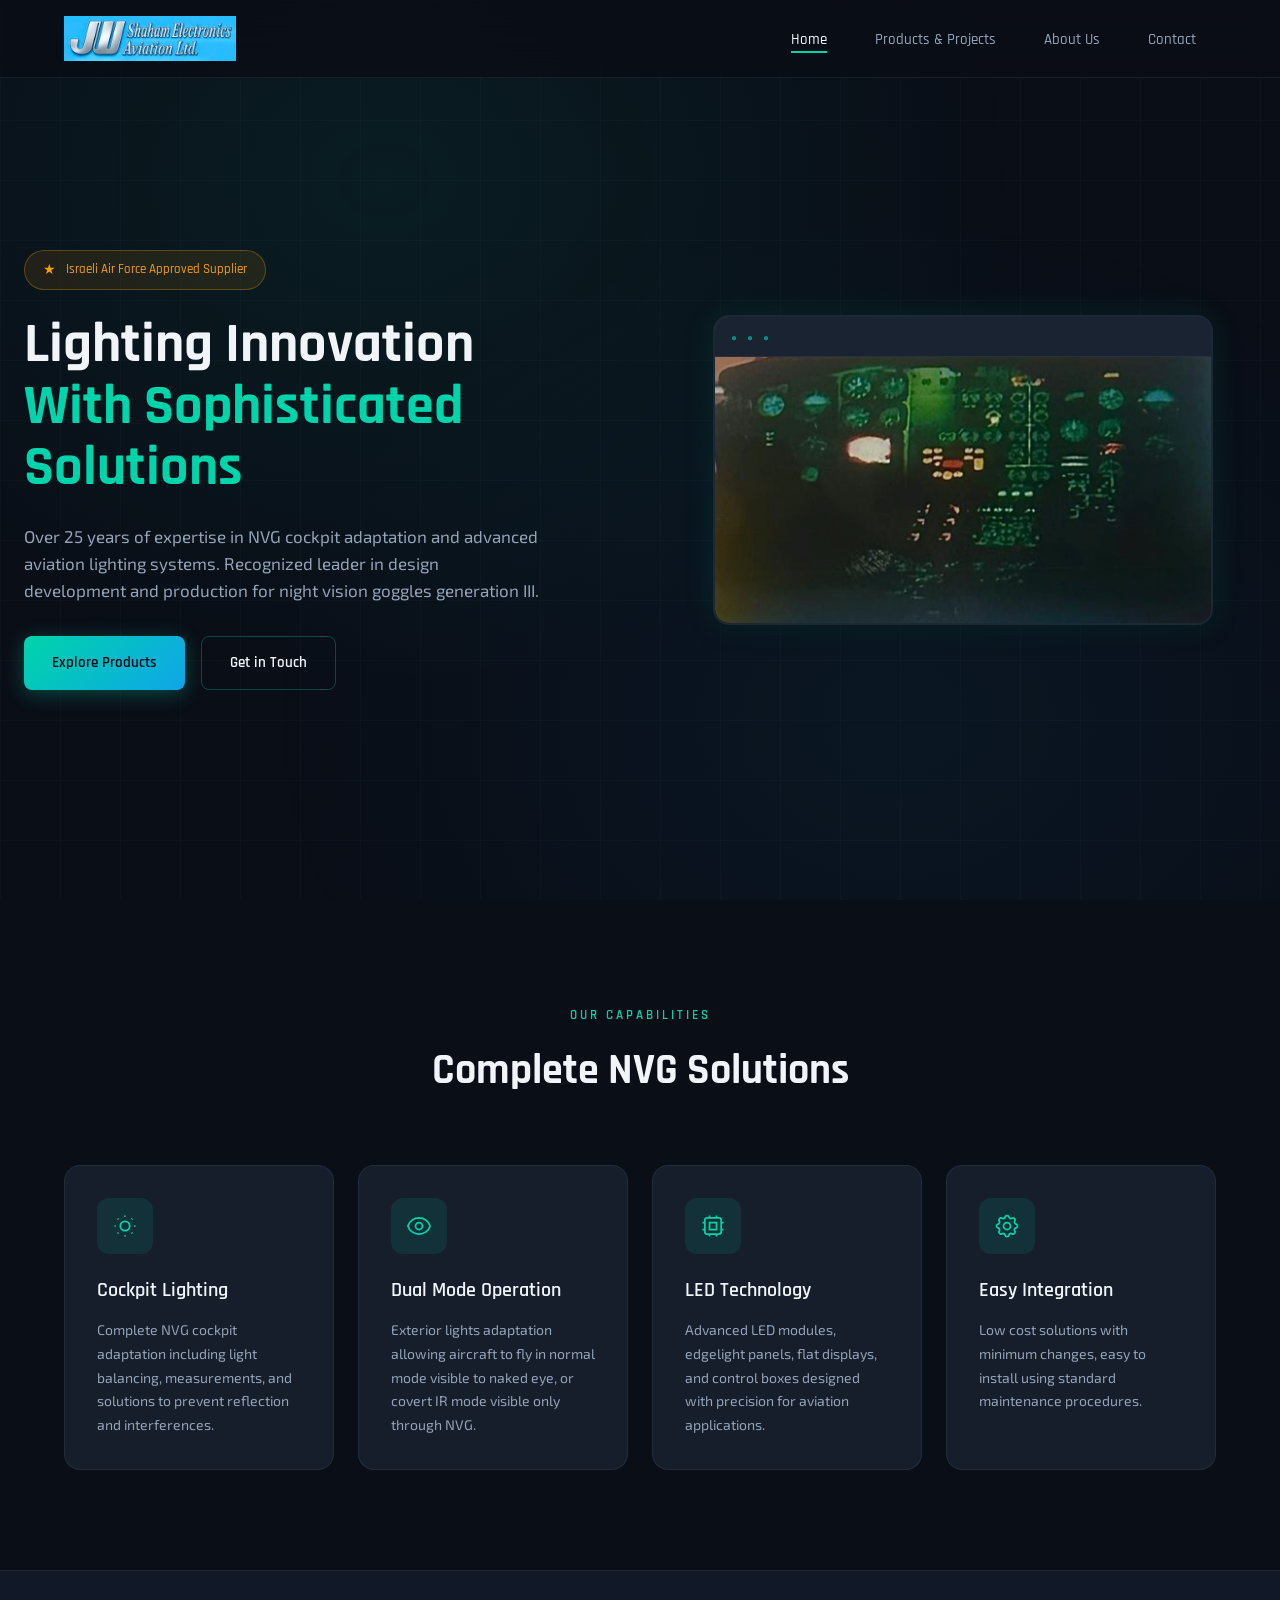
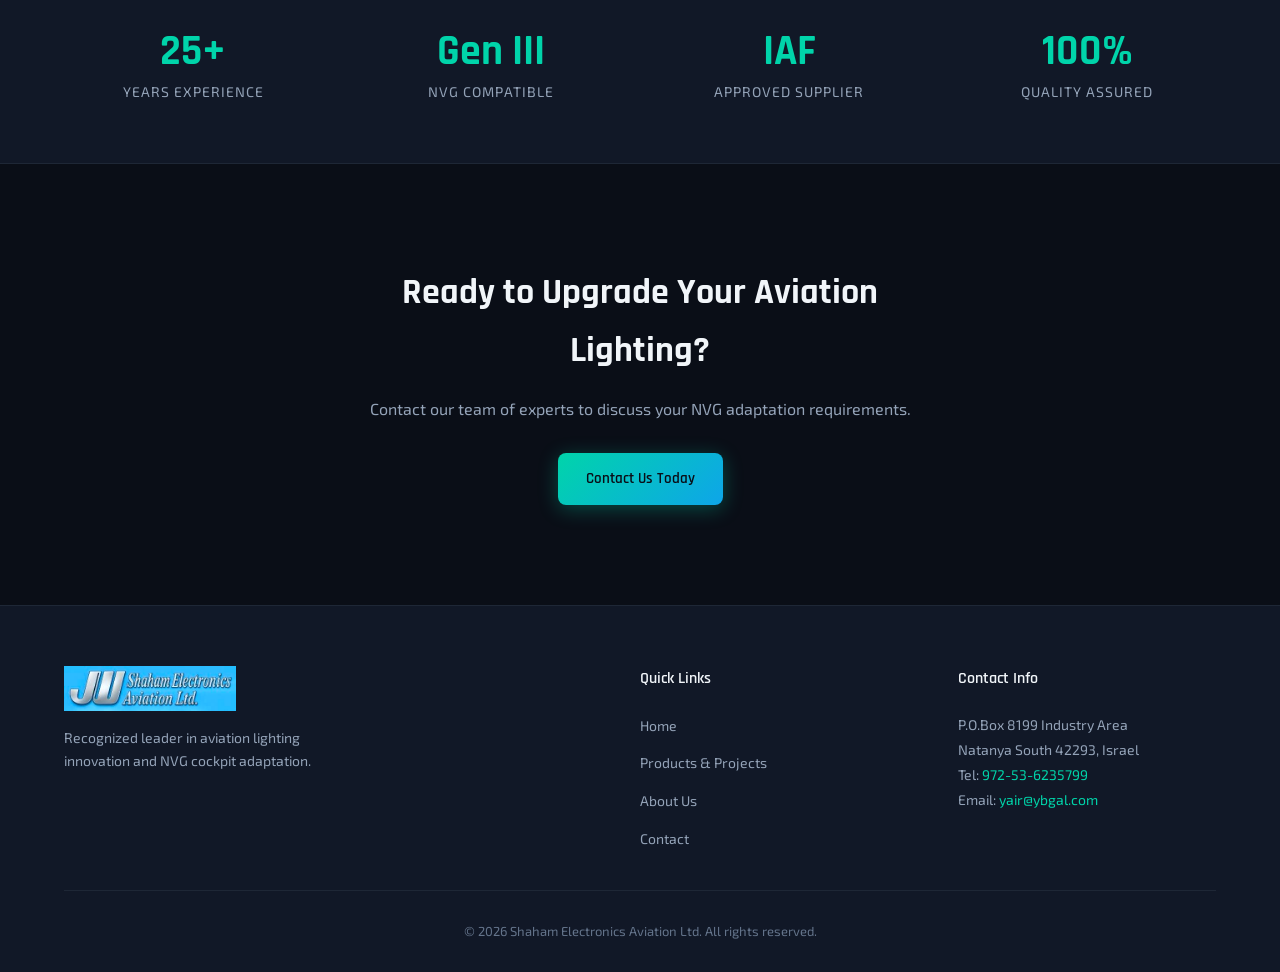
==== commit e69859ff: "Replace HUD animation with cockpit image" ====
--- a/index.html
+++ b/index.html
@@ -64,7 +64,7 @@
 <body>
     <header class="header">
         <nav class="nav">
-            <a href="/" class="logo">
+            <a href="./" class="logo">
                 <img src="images/logo.png" alt="Shaham Electronics Aviation Ltd." class="logo-img">
             </a>
             <button class="mobile-menu-btn" aria-label="Toggle menu">
@@ -73,10 +73,10 @@
                 <span></span>
             </button>
             <ul class="nav-links">
-                <li><a href="/" class="active">Home</a></li>
-                <li><a href="/products/">Products & Projects</a></li>
-                <li><a href="/about/">About Us</a></li>
-                <li><a href="/contact/">Contact</a></li>
+                <li><a href="./" class="active">Home</a></li>
+                <li><a href="products/">Products & Projects</a></li>
+                <li><a href="about/">About Us</a></li>
+                <li><a href="contact/">Contact</a></li>
             </ul>
         </nav>
     </header>
@@ -99,23 +99,13 @@
                     Recognized leader in design development and production for night vision goggles generation III.
                 </p>
                 <div class="hero-cta">
-                    <a href="/products/" class="btn btn-primary">Explore Products</a>
-                    <a href="/contact/" class="btn btn-secondary">Get in Touch</a>
+                    <a href="products/" class="btn btn-primary">Explore Products</a>
+                    <a href="contact/" class="btn btn-secondary">Get in Touch</a>
                 </div>
             </div>
             <div class="hero-visual">
                 <div class="cockpit-frame">
-                    <div class="cockpit-screen">
-                        <div class="screen-content">
-                            <div class="hud-element top-left">ALT: 35,000</div>
-                            <div class="hud-element top-right">SPD: 450</div>
-                            <div class="hud-element center">
-                                <div class="crosshair"></div>
-                            </div>
-                            <div class="hud-element bottom-left">HDG: 270°</div>
-                            <div class="hud-element bottom-right">NVG: ACTIVE</div>
-                        </div>
-                    </div>
+                    <img src="images/cockpit.png" alt="NVG Compatible Cockpit Lighting" class="cockpit-image">
                 </div>
             </div>
         </section>
@@ -197,7 +187,7 @@
                 <div class="cta-content">
                     <h2>Ready to Upgrade Your Aviation Lighting?</h2>
                     <p>Contact our team of experts to discuss your NVG adaptation requirements.</p>
-                    <a href="/contact/" class="btn btn-primary">Contact Us Today</a>
+                    <a href="contact/" class="btn btn-primary">Contact Us Today</a>
                 </div>
             </div>
         </section>
@@ -207,7 +197,7 @@
         <div class="container">
             <div class="footer-grid">
                 <div class="footer-brand">
-                    <a href="/" class="logo">
+                    <a href="./" class="logo">
                         <img src="images/logo.png" alt="Shaham Electronics Aviation Ltd." class="logo-img">
                     </a>
                     <p>Recognized leader in aviation lighting innovation and NVG cockpit adaptation.</p>
@@ -215,10 +205,10 @@
                 <div class="footer-links">
                     <h4>Quick Links</h4>
                     <ul>
-                        <li><a href="/">Home</a></li>
-                        <li><a href="/products/">Products & Projects</a></li>
-                        <li><a href="/about/">About Us</a></li>
-                        <li><a href="/contact/">Contact</a></li>
+                        <li><a href="./">Home</a></li>
+                        <li><a href="products/">Products & Projects</a></li>
+                        <li><a href="about/">About Us</a></li>
+                        <li><a href="contact/">Contact</a></li>
                     </ul>
                 </div>
                 <div class="footer-contact">
--- a/styles.css
+++ b/styles.css
@@ -355,14 +355,19 @@
 .cockpit-frame {
     width: 100%;
     max-width: 500px;
-    aspect-ratio: 4/3;
     background: var(--color-bg-secondary);
     border-radius: 16px;
     border: 2px solid var(--color-border);
-    padding: 20px;
     position: relative;
     overflow: hidden;
     box-shadow: var(--shadow-card), var(--shadow-glow);
+}
+
+.cockpit-image {
+    width: 100%;
+    height: auto;
+    display: block;
+    border-radius: 14px;
 }
 
 .cockpit-frame::before {
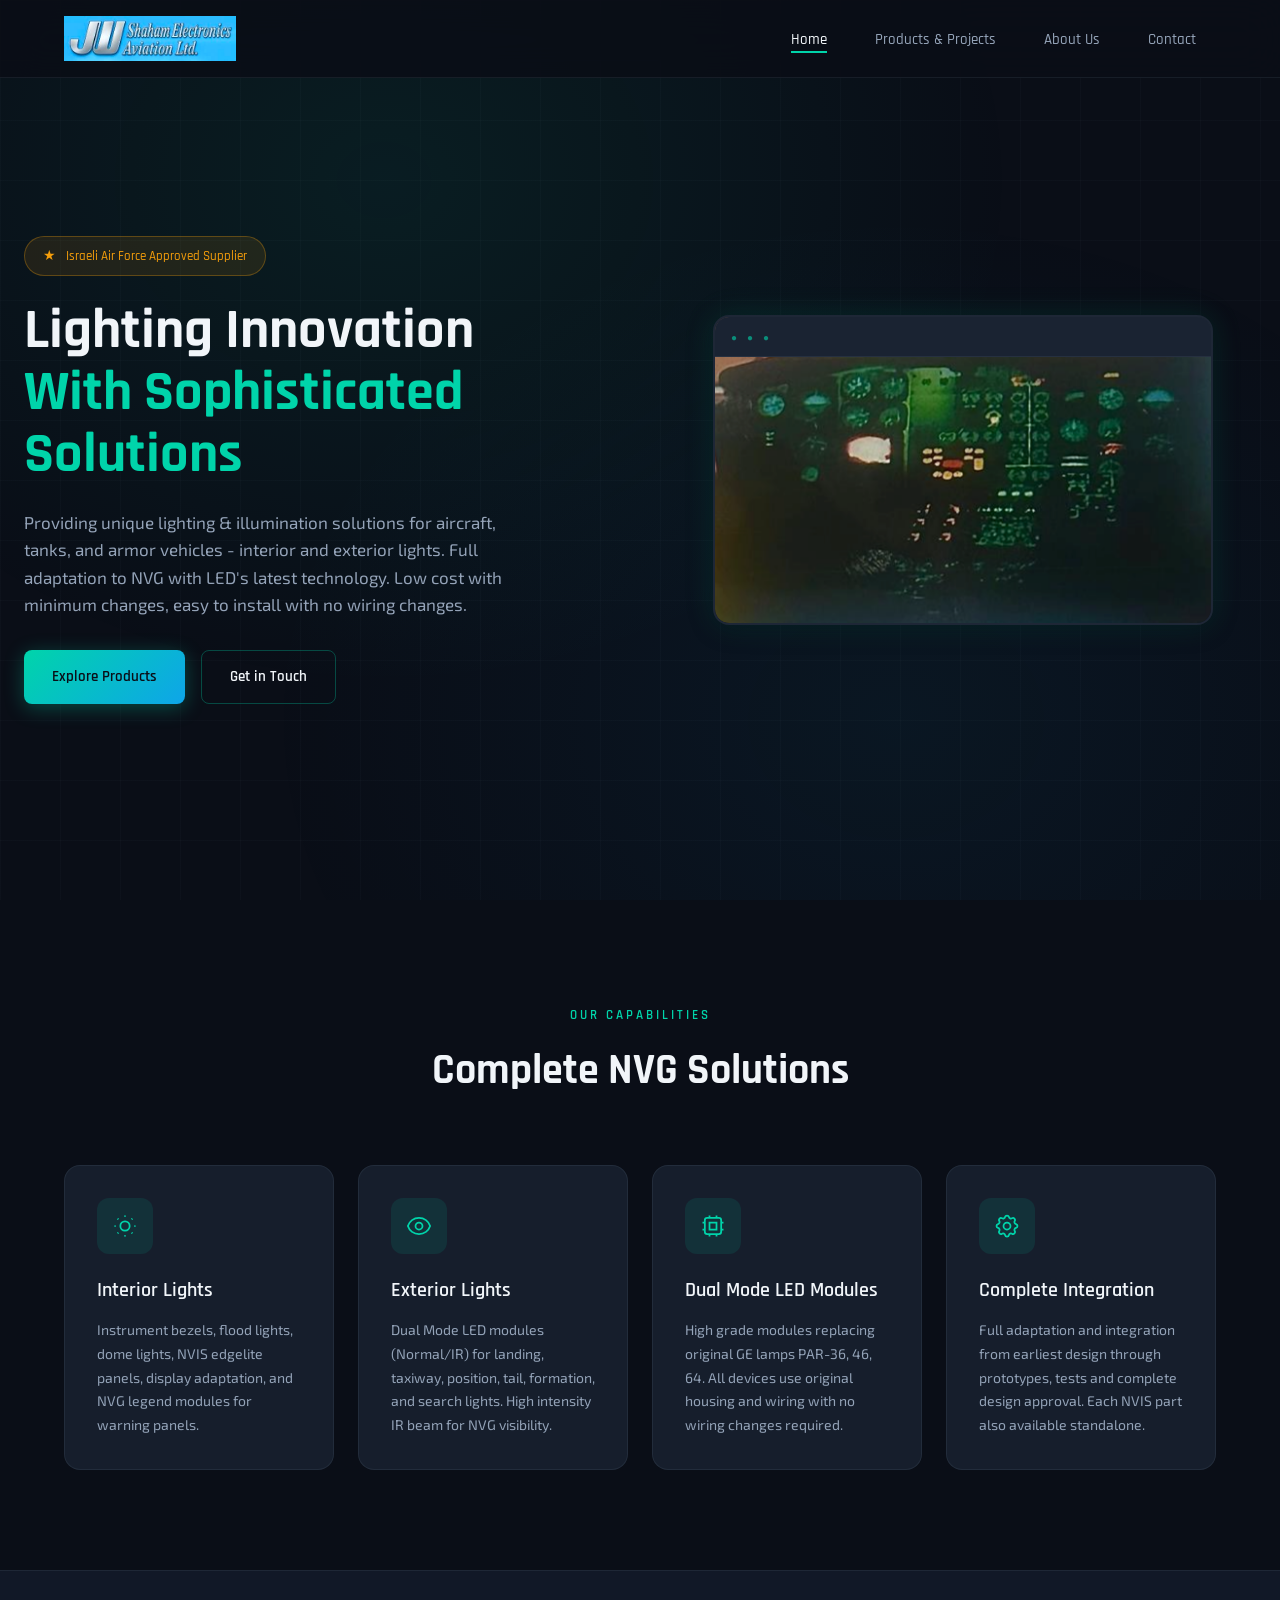
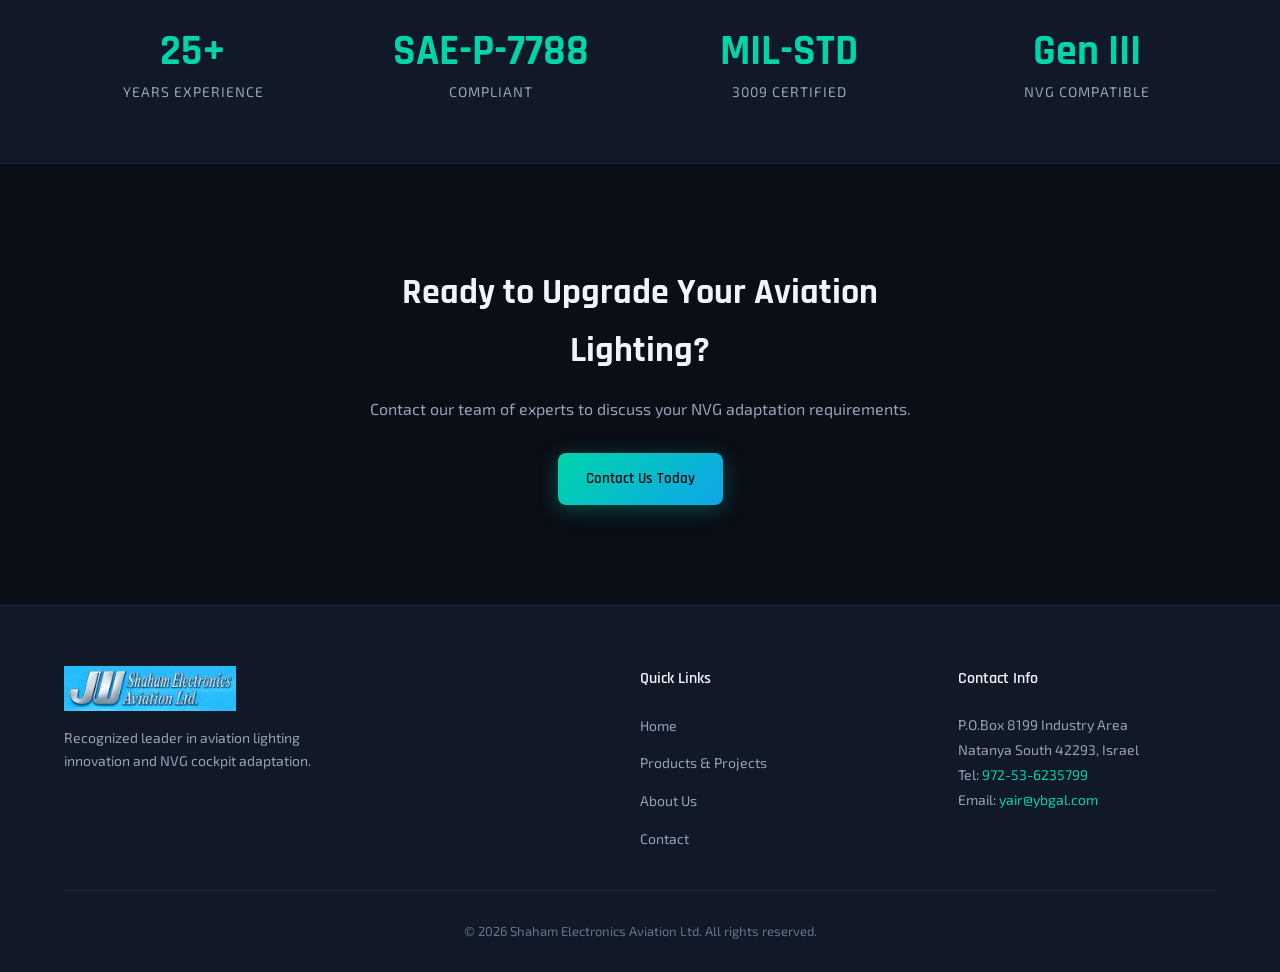
==== commit 39576302: "Enhance products page with detailed NVIS product info from brochures" ====
--- a/index.html
+++ b/index.html
@@ -95,8 +95,8 @@
                     <span class="title-line accent">With Sophisticated Solutions</span>
                 </h1>
                 <p class="hero-description">
-                    Over 25 years of expertise in NVG cockpit adaptation and advanced aviation lighting systems. 
-                    Recognized leader in design development and production for night vision goggles generation III.
+                    Providing unique lighting & illumination solutions for aircraft, tanks, and armor vehicles - interior and exterior lights.
+                    Full adaptation to NVG with LED's latest technology. Low cost with minimum changes, easy to install with no wiring changes.
                 </p>
                 <div class="hero-cta">
                     <a href="products/" class="btn btn-primary">Explore Products</a>
@@ -123,8 +123,8 @@
                                 <path d="M12 3v1m0 16v1m9-9h-1M4 12H3m15.364 6.364l-.707-.707M6.343 6.343l-.707-.707m12.728 0l-.707.707M6.343 17.657l-.707.707M16 12a4 4 0 11-8 0 4 4 0 018 0z"/>
                             </svg>
                         </div>
-                        <h3>Cockpit Lighting</h3>
-                        <p>Complete NVG cockpit adaptation including light balancing, measurements, and solutions to prevent reflection and interferences.</p>
+                        <h3>Interior Lights</h3>
+                        <p>Instrument bezels, flood lights, dome lights, NVIS edgelite panels, display adaptation, and NVG legend modules for warning panels.</p>
                     </div>
                     <div class="feature-card">
                         <div class="feature-icon">
@@ -133,8 +133,8 @@
                                 <path d="M2.458 12C3.732 7.943 7.523 5 12 5c4.478 0 8.268 2.943 9.542 7-1.274 4.057-5.064 7-9.542 7-4.477 0-8.268-2.943-9.542-7z"/>
                             </svg>
                         </div>
-                        <h3>Dual Mode Operation</h3>
-                        <p>Exterior lights adaptation allowing aircraft to fly in normal mode visible to naked eye, or covert IR mode visible only through NVG.</p>
+                        <h3>Exterior Lights</h3>
+                        <p>Dual Mode LED modules (Normal/IR) for landing, taxiway, position, tail, formation, and search lights. High intensity IR beam for NVG visibility.</p>
                     </div>
                     <div class="feature-card">
                         <div class="feature-icon">
@@ -142,8 +142,8 @@
                                 <path d="M9 3v2m6-2v2M9 19v2m6-2v2M5 9H3m2 6H3m18-6h-2m2 6h-2M7 19h10a2 2 0 002-2V7a2 2 0 00-2-2H7a2 2 0 00-2 2v10a2 2 0 002 2zM9 9h6v6H9V9z"/>
                             </svg>
                         </div>
-                        <h3>LED Technology</h3>
-                        <p>Advanced LED modules, edgelight panels, flat displays, and control boxes designed with precision for aviation applications.</p>
+                        <h3>Dual Mode LED Modules</h3>
+                        <p>High grade modules replacing original GE lamps PAR-36, 46, 64. All devices use original housing and wiring with no wiring changes required.</p>
                     </div>
                     <div class="feature-card">
                         <div class="feature-icon">
@@ -152,8 +152,8 @@
                                 <path d="M15 12a3 3 0 11-6 0 3 3 0 016 0z"/>
                             </svg>
                         </div>
-                        <h3>Easy Integration</h3>
-                        <p>Low cost solutions with minimum changes, easy to install using standard maintenance procedures.</p>
+                        <h3>Complete Integration</h3>
+                        <p>Full adaptation and integration from earliest design through prototypes, tests and complete design approval. Each NVIS part also available standalone.</p>
                     </div>
                 </div>
             </div>
@@ -167,16 +167,16 @@
                         <span class="stat-label">Years Experience</span>
                     </div>
                     <div class="stat-item">
+                        <span class="stat-number">SAE-P-7788</span>
+                        <span class="stat-label">Compliant</span>
+                    </div>
+                    <div class="stat-item">
+                        <span class="stat-number">MIL-STD</span>
+                        <span class="stat-label">3009 Certified</span>
+                    </div>
+                    <div class="stat-item">
                         <span class="stat-number">Gen III</span>
                         <span class="stat-label">NVG Compatible</span>
-                    </div>
-                    <div class="stat-item">
-                        <span class="stat-number">IAF</span>
-                        <span class="stat-label">Approved Supplier</span>
-                    </div>
-                    <div class="stat-item">
-                        <span class="stat-number">100%</span>
-                        <span class="stat-label">Quality Assured</span>
                     </div>
                 </div>
             </div>
